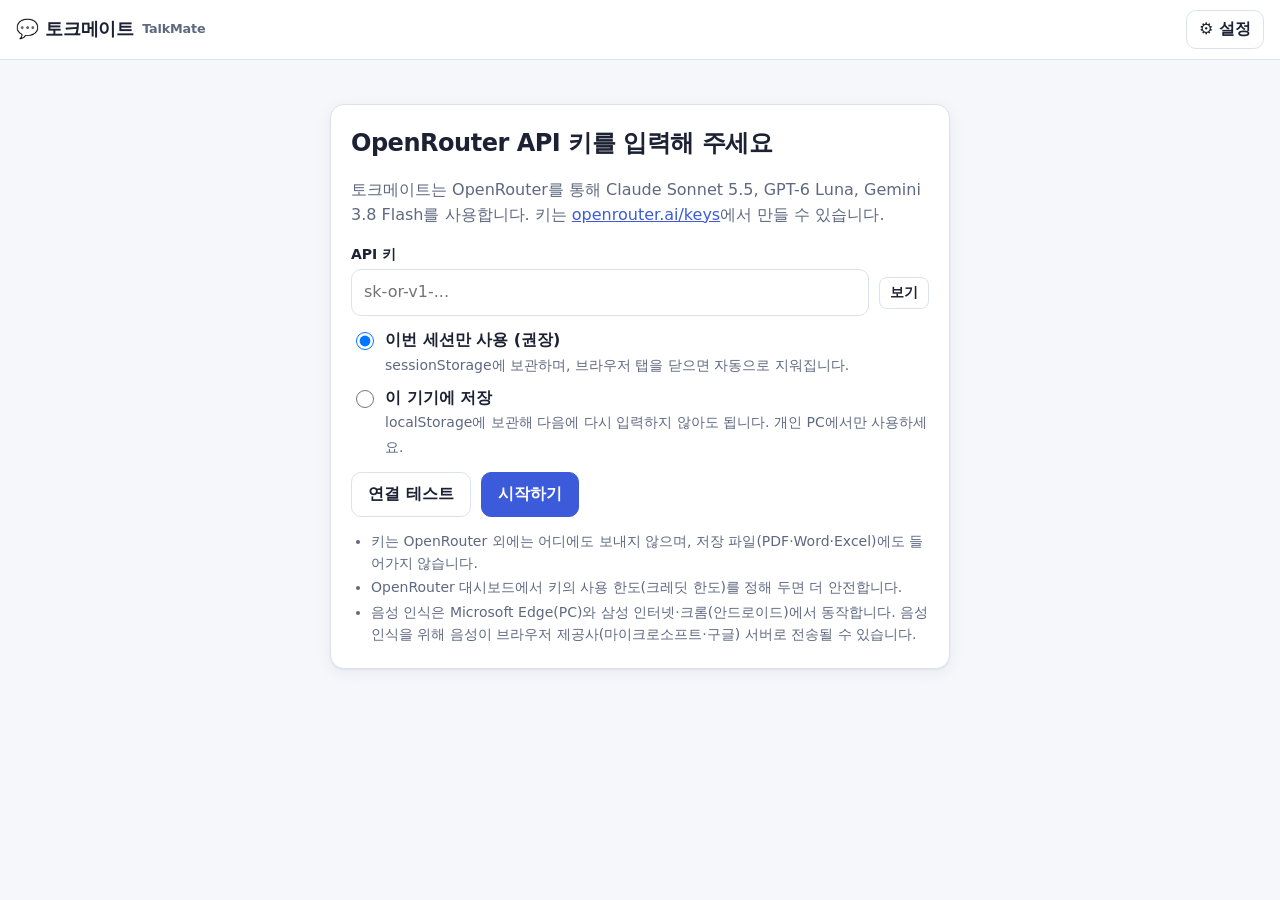
==== index.html @ b9b2ce30 "TalkMate ver.1" ====
<!doctype html>
<html lang="ko">
<head>
  <meta charset="utf-8">
  <meta name="viewport" content="width=device-width, initial-scale=1, viewport-fit=cover">
  <meta name="description" content="토크메이트(TalkMate): OpenRouter AI와 상황극으로 연습하는 외국어 회화 파트너">
  <title>토크메이트 TalkMate</title>
  <link rel="icon" href="data:image/svg+xml,<svg xmlns='http://www.w3.org/2000/svg' viewBox='0 0 100 100'><text y='.9em' font-size='90'>💬</text></svg>">
  <link rel="stylesheet" href="style.css">
</head>
<body>
  <header class="topbar">
    <div class="brand">💬 토크메이트 <small>TalkMate</small></div>
    <div class="top-actions">
      <span id="costBadge" class="badge hidden" title="이번 대화의 누적 AI 비용"></span>
      <button id="btnSettings" class="icon-btn" type="button">⚙️ 설정</button>
    </div>
  </header>

  <main>
    <!-- 0. API 키 입력 -->
    <section id="view-key" class="view hidden">
      <div class="card" style="max-width:620px;margin:24px auto">
        <h1>OpenRouter API 키를 입력해 주세요</h1>
        <p class="muted">토크메이트는 OpenRouter를 통해 Claude Sonnet 5.5, GPT-6 Luna, Gemini 3.8 Flash를 사용합니다.
          키는 <a href="https://openrouter.ai/keys" target="_blank" rel="noopener">openrouter.ai/keys</a>에서 만들 수 있습니다.</p>
        <label class="field">
          <span>API 키</span>
          <div class="row">
            <input id="keyInput" class="grow" type="password" autocomplete="off" spellcheck="false" placeholder="sk-or-v1-...">
            <button id="keyShow" class="btn sm" type="button">보기</button>
          </div>
        </label>
        <div role="radiogroup" aria-label="키 보관 방식">
          <label class="check"><input type="radio" name="keyMode" value="session" checked>
            <span><b>이번 세션만 사용 (권장)</b><br><span class="small muted">sessionStorage에 보관하며, 브라우저 탭을 닫으면 자동으로 지워집니다.</span></span></label>
          <label class="check"><input type="radio" name="keyMode" value="local">
            <span><b>이 기기에 저장</b><br><span class="small muted">localStorage에 보관해 다음에 다시 입력하지 않아도 됩니다. 개인 PC에서만 사용하세요.</span></span></label>
        </div>
        <div class="row" style="margin-top:12px">
          <button id="keyTest" class="btn" type="button">연결 테스트</button>
          <button id="keySave" class="btn primary" type="button">시작하기</button>
        </div>
        <p id="keyResult" class="small" role="status"></p>
        <ul class="notes">
          <li>키는 OpenRouter 외에는 어디에도 보내지 않으며, 저장 파일(PDF·Word·Excel)에도 들어가지 않습니다.</li>
          <li>OpenRouter 대시보드에서 키의 사용 한도(크레딧 한도)를 정해 두면 더 안전합니다.</li>
          <li>음성 인식은 Microsoft Edge(PC)와 삼성 인터넷·크롬(안드로이드)에서 동작합니다. 음성 인식을 위해 음성이 브라우저 제공사(마이크로소프트·구글) 서버로 전송될 수 있습니다.</li>
        </ul>
      </div>
    </section>

    <!-- 1. 연습 설정 -->
    <section id="view-setup" class="view hidden">
      <div id="resumeBanner" class="banner hidden">
        <span>진행 중이던 대화가 있습니다.</span>
        <div class="row">
          <button id="resumeBtn" class="btn sm primary" type="button">이어서 하기</button>
          <button id="discardBtn" class="btn sm" type="button">버리기</button>
        </div>
      </div>
      <div id="fileNotice" class="banner info hidden">
        <span class="small">파일을 직접 열면(file://) 마이크 권한이 거부될 수 있습니다. GitHub Pages 주소나 로컬 서버(<code>python -m http.server</code>)로 열어 주세요.</span>
      </div>

      <div class="card">
        <h2 class="step-title"><span class="step-num">1</span>언어와 수준</h2>
        <div id="langChoices" class="choices lang"></div>
        <div class="grid-3" style="margin-top:4px">
          <label class="field"><span>수준</span><select id="levelSel"></select></label>
          <label class="field"><span>말투</span><select id="toneSel"></select></label>
          <label class="field"><span>AI 답변 길이</span>
            <select id="lengthSel">
              <option value="short">짧게 (1~2문장)</option>
              <option value="normal">보통 (2~3문장)</option>
              <option value="long">길게 (3~5문장)</option>
            </select></label>
        </div>
      </div>

      <div class="card">
        <h2 class="step-title"><span class="step-num">2</span>상황 고르기</h2>
        <div id="scenChoices"></div>
        <div id="scenExtra"></div>
      </div>

      <div class="card">
        <h2 class="step-title"><span class="step-num">3</span>이번 대화의 미션</h2>
        <ol id="missionPreview" class="mission-preview"></ol>
        <div class="estimate">
          <div>
            <div class="small muted" style="margin-bottom:4px">AI 모델 구성</div>
            <div id="presetSeg" class="seg" role="group" aria-label="모델 구성"></div>
            <div id="presetDesc" class="small muted" style="margin-top:4px"></div>
          </div>
          <div class="cost" id="estimate"></div>
        </div>
        <div class="row" style="margin-top:16px;justify-content:flex-end">
          <button id="startBtn" class="btn primary lg" type="button">대화 시작하기 ▶</button>
        </div>
      </div>
    </section>

    <!-- 2. 회화 -->
    <section id="view-chat" class="view hidden">
      <div class="chat-main">
        <div class="chat-head">
          <div>
            <div class="title" id="chatTitle"></div>
            <div class="sub" id="chatSub"></div>
          </div>
          <div class="row">
            <button id="sideToggle" class="btn sm side-toggle" type="button">미션 보기</button>
            <button id="endBtn" class="btn sm primary" type="button">대화 종료 · 리포트</button>
          </div>
        </div>
        <div id="messages" class="messages" aria-live="polite"></div>
        <div id="turnNotice" class="notice hidden">
          <span>목표한 대화 턴 수에 도달했습니다. 마무리하고 리포트를 받아 볼까요?</span>
          <div class="row"><button id="turnEnd" class="btn sm primary" type="button">리포트 받기</button>
            <button id="turnMore" class="btn sm" type="button">계속하기</button></div>
        </div>
        <div id="hints" class="hints hidden"></div>
        <div class="composer">
          <textarea id="input" rows="1" placeholder="마이크를 누르고 말하거나, 여기에 입력하세요 (Enter: 보내기, Shift+Enter: 줄바꿈)"></textarea>
          <div class="row">
            <div class="row" style="gap:8px">
              <button id="micBtn" class="mic" type="button" aria-label="음성 입력">🎤</button>
              <div>
                <div id="micStatus" class="mic-status">마이크를 눌러 말해 보세요.</div>
                <button id="hintBtn" class="link-btn" type="button">💡 힌트 보기</button>
              </div>
            </div>
            <button id="sendBtn" class="btn primary" type="button">보내기</button>
          </div>
        </div>
      </div>
      <aside class="chat-side" id="chatSide">
        <div class="card collapsible" id="missionCard">
          <h2>🎯 미션</h2>
          <div class="c-body"><ul id="missionList" class="missions"></ul></div>
        </div>
        <div class="card collapsible" id="statCard">
          <h2>📊 오류 유형</h2>
          <div class="c-body"><div id="liveStats" class="bars"></div></div>
        </div>
        <div class="card collapsible" id="costCard">
          <h2>💰 비용</h2>
          <div class="c-body small" id="liveCost"></div>
        </div>
      </aside>
    </section>

    <!-- 3. 리포트 -->
    <section id="view-report" class="view hidden">
      <div class="report-actions">
        <button id="backChat" class="btn sm" type="button">← 대화로 돌아가기</button>
        <div class="row">
          <button id="expPdf" class="btn" type="button">📄 PDF</button>
          <button id="expDocx" class="btn" type="button">📝 Word</button>
          <button id="expXlsx" class="btn" type="button">📊 Excel</button>
          <button id="newBtn" class="btn primary" type="button">새 연습</button>
        </div>
      </div>
      <div class="card report" id="reportBody"></div>
    </section>
  </main>

  <!-- 설정 -->
  <dialog id="settingsDlg" aria-labelledby="setTitle">
    <form method="dialog" id="settingsForm">
      <div class="dlg-head"><h2 id="setTitle" style="margin:0">설정</h2><button class="btn sm ghost" value="cancel" type="submit">닫기 ✕</button></div>
      <div class="dlg-body">
        <fieldset>
          <legend>API 키</legend>
          <p class="small" id="keyStatus"></p>
          <label class="check"><input type="checkbox" id="setKeyPersist"><span>이 기기에 저장(localStorage). 끄면 이번 세션에만 보관합니다.</span></label>
          <div class="row">
            <button id="setKeyChange" class="btn sm" type="button">키 변경</button>
            <button id="setKeyClear" class="btn sm danger" type="button">키 지우기</button>
            <button id="setKeyTest" class="btn sm" type="button">연결 테스트 · 단가 갱신</button>
          </div>
          <p class="small" id="setKeyResult" role="status"></p>
        </fieldset>

        <fieldset>
          <legend>AI 모델 (OpenRouter 모델 ID)</legend>
          <label class="field"><span>대화 상대</span><input type="text" id="setPartner" list="modelList" spellcheck="false"></label>
          <label class="field"><span>문장 교정 · 힌트 · 번역</span><input type="text" id="setCoach" list="modelList" spellcheck="false"></label>
          <label class="field"><span>대화 후 리포트</span><input type="text" id="setReport" list="modelList" spellcheck="false"></label>
          <datalist id="modelList"></datalist>
          <h3>단가 (100만 토큰당 USD)</h3>
          <div class="price-row small muted"><span>모델</span><span>입력</span><span>출력</span></div>
          <div id="priceRows"></div>
          <label class="field"><span>환율 (1달러 = 원)</span><input type="number" id="setFx" min="1" step="1"></label>
        </fieldset>

        <fieldset>
          <legend>음성</legend>
          <label class="check"><input type="checkbox" id="setAutoSpeak"><span>AI가 말할 때 자동으로 읽어 주기</span></label>
          <label class="check"><input type="checkbox" id="setAutoSend"><span>음성 입력이 끝나면 바로 보내기 (끄면 확인·수정 후 보냅니다)</span></label>
          <label class="field"><span>읽기 속도 <b id="rateVal"></b></span><input type="range" id="setRate" min="0.6" max="1.3" step="0.05" style="width:100%"></label>
          <div id="voiceRows"></div>
        </fieldset>

        <fieldset>
          <legend>대화</legend>
          <label class="field"><span>목표 턴 수 (내가 말하는 횟수)</span><input type="number" id="setTurns" min="4" max="40" step="1"></label>
        </fieldset>
      </div>
      <div class="dlg-foot">
        <button id="setReset" class="btn sm danger" type="button">설정 초기화</button>
        <div class="row"><button class="btn" value="cancel" type="submit">취소</button><button id="setSave" class="btn primary" type="button">저장</button></div>
      </div>
    </form>
  </dialog>

  <div id="toast" role="status" aria-live="polite"></div>
  <script src="app.js"></script>
</body>
</html>
---- style.css ----
/* 토크메이트(TalkMate) 스타일 */
:root {
  --bg: #f6f7fb;
  --surface: #ffffff;
  --surface-2: #eef1f7;
  --text: #1c2233;
  --muted: #5e6880;
  --border: #dde2ec;
  --primary: #3b5bdb;
  --primary-ink: #ffffff;
  --primary-soft: #e7ecff;
  --ai-bubble: #ffffff;
  --user-bubble: #3b5bdb;
  --user-ink: #ffffff;
  --ok: #2b8a3e;
  --ok-soft: #e6f6ea;
  --warn: #c76a00;
  --warn-soft: #fff4e2;
  --bad: #c92a2a;
  --bad-soft: #ffe9e9;
  --shadow: 0 1px 2px rgba(20, 30, 60, .06), 0 4px 16px rgba(20, 30, 60, .06);
  --radius: 14px;
  --font: system-ui, -apple-system, "Segoe UI", "Malgun Gothic", "Apple SD Gothic Neo", "Noto Sans KR", "Noto Sans JP", "Yu Gothic", "Meiryo", sans-serif;
  color-scheme: light;
}
@media (prefers-color-scheme: dark) {
  :root {
    --bg: #12151d;
    --surface: #1b1f2a;
    --surface-2: #242a38;
    --text: #e8ebf2;
    --muted: #9aa3b8;
    --border: #2f3646;
    --primary: #7b93ff;
    --primary-ink: #0d1020;
    --primary-soft: #252d4d;
    --ai-bubble: #222837;
    --user-bubble: #4c66e0;
    --user-ink: #ffffff;
    --ok: #69db7c;
    --ok-soft: #1d3324;
    --warn: #ffb44d;
    --warn-soft: #3a2c16;
    --bad: #ff8787;
    --bad-soft: #3b1f22;
    --shadow: 0 1px 2px rgba(0, 0, 0, .3), 0 4px 16px rgba(0, 0, 0, .25);
    color-scheme: dark;
  }
}

* { box-sizing: border-box; }
html, body { margin: 0; }
body {
  background: var(--bg);
  color: var(--text);
  font-family: var(--font);
  font-size: 16px;
  line-height: 1.55;
  -webkit-text-size-adjust: 100%;
}
button, input, select, textarea { font: inherit; color: inherit; }
a { color: var(--primary); }
.hidden { display: none !important; }
.muted { color: var(--muted); }
.small { font-size: .875rem; }

/* 상단 바 */
.topbar {
  position: sticky; top: 0; z-index: 20;
  display: flex; align-items: center; justify-content: space-between; gap: 12px;
  padding: 10px 16px;
  background: var(--surface);
  border-bottom: 1px solid var(--border);
}
.brand { font-weight: 800; font-size: 1.15rem; letter-spacing: -.01em; display: flex; align-items: center; gap: 8px; }
.brand small { font-weight: 600; color: var(--muted); font-size: .8rem; }
.top-actions { display: flex; align-items: center; gap: 8px; }
.badge {
  display: inline-flex; align-items: center; gap: 4px;
  padding: 3px 10px; border-radius: 999px;
  background: var(--surface-2); color: var(--muted); font-size: .8rem; font-weight: 600;
  white-space: nowrap;
}

/* 버튼 */
.btn {
  display: inline-flex; align-items: center; justify-content: center; gap: 6px;
  padding: 9px 16px; min-height: 42px;
  border: 1px solid var(--border); border-radius: 10px;
  background: var(--surface); cursor: pointer; font-weight: 600;
  transition: background .15s, border-color .15s, transform .05s;
}
.btn:hover { background: var(--surface-2); }
.btn:active { transform: translateY(1px); }
.btn:disabled { opacity: .5; cursor: not-allowed; }
.btn.primary { background: var(--primary); border-color: var(--primary); color: var(--primary-ink); }
.btn.primary:hover { filter: brightness(1.07); }
.btn.danger { color: var(--bad); }
.btn.ghost { background: transparent; border-color: transparent; }
.btn.sm { padding: 4px 10px; min-height: 32px; font-size: .85rem; border-radius: 8px; }
.btn.lg { padding: 12px 22px; min-height: 50px; font-size: 1.05rem; }
.icon-btn { background: transparent; border: 1px solid var(--border); border-radius: 10px; padding: 6px 12px; cursor: pointer; font-weight: 600; min-height: 38px; }
.icon-btn:hover { background: var(--surface-2); }
.link-btn { background: none; border: none; color: var(--primary); cursor: pointer; padding: 2px 4px; font-size: .85rem; font-weight: 600; }
.link-btn:hover { text-decoration: underline; }

/* 레이아웃 */
main { max-width: 1120px; margin: 0 auto; padding: 20px 16px 40px; }
.card {
  background: var(--surface); border: 1px solid var(--border); border-radius: var(--radius);
  box-shadow: var(--shadow); padding: 20px;
}
.card + .card { margin-top: 16px; }
h1 { font-size: 1.5rem; margin: 0 0 8px; letter-spacing: -.02em; }
h2 { font-size: 1.15rem; margin: 0 0 12px; }
h3 { font-size: 1rem; margin: 16px 0 8px; }
.step-title { display: flex; align-items: center; gap: 8px; }
.step-num {
  display: inline-grid; place-items: center; width: 26px; height: 26px; border-radius: 50%;
  background: var(--primary-soft); color: var(--primary); font-size: .85rem; font-weight: 800;
}

/* 폼 */
label.field { display: block; margin: 12px 0; }
label.field > span { display: block; font-size: .875rem; font-weight: 600; margin-bottom: 4px; }
input[type=text], input[type=password], input[type=number], select, textarea {
  width: 100%; padding: 10px 12px; border: 1px solid var(--border); border-radius: 10px;
  background: var(--surface); min-height: 42px;
}
input:focus, select:focus, textarea:focus, .btn:focus-visible, .choice:focus-visible {
  outline: 2px solid var(--primary); outline-offset: 1px;
}
.row { display: flex; gap: 10px; flex-wrap: wrap; align-items: center; }
.row > .grow { flex: 1 1 200px; }
.grid-2 { display: grid; grid-template-columns: repeat(2, minmax(0, 1fr)); gap: 12px; }
.grid-3 { display: grid; grid-template-columns: repeat(3, minmax(0, 1fr)); gap: 12px; }
.check { display: flex; align-items: flex-start; gap: 8px; margin: 8px 0; cursor: pointer; }
.check input { margin-top: 4px; width: 18px; height: 18px; flex: none; }
.notes { margin: 12px 0 0; padding-left: 20px; color: var(--muted); font-size: .875rem; }
.notes li { margin: 3px 0; }

/* 선택 카드 */
.choices { display: grid; gap: 10px; }
.choices.lang { grid-template-columns: repeat(3, minmax(0, 1fr)); }
.choices.scen { grid-template-columns: repeat(auto-fill, minmax(170px, 1fr)); }
.choice {
  text-align: left; padding: 12px 14px; border: 1.5px solid var(--border); border-radius: 12px;
  background: var(--surface); cursor: pointer; display: flex; flex-direction: column; gap: 2px;
}
.choice:hover { border-color: var(--primary); }
.choice.selected { border-color: var(--primary); background: var(--primary-soft); }
.choice .t { font-weight: 700; }
.choice .d { font-size: .8rem; color: var(--muted); }
.choice .ic { font-size: 1.4rem; line-height: 1.2; }
.cat-label { font-size: .8rem; font-weight: 700; color: var(--muted); margin: 14px 0 6px; }

.mission-preview { margin: 0; padding-left: 20px; }
.estimate { display: flex; flex-wrap: wrap; align-items: center; justify-content: space-between; gap: 12px; margin-top: 16px; }
.estimate .cost { font-size: .9rem; color: var(--muted); }
.estimate .cost b { color: var(--text); }
.seg { display: inline-flex; border: 1px solid var(--border); border-radius: 10px; overflow: hidden; }
.seg button { border: none; background: var(--surface); padding: 8px 14px; cursor: pointer; font-weight: 600; min-height: 40px; }
.seg button + button { border-left: 1px solid var(--border); }
.seg button.on { background: var(--primary); color: var(--primary-ink); }

.banner {
  display: flex; align-items: center; justify-content: space-between; gap: 12px; flex-wrap: wrap;
  padding: 12px 16px; border-radius: 12px; background: var(--warn-soft); border: 1px solid var(--border); margin-bottom: 16px;
}
.banner.info { background: var(--primary-soft); }

/* 회화 화면 */
#view-chat { display: grid; grid-template-columns: minmax(0, 1fr) 300px; gap: 16px; }
.chat-main {
  display: flex; flex-direction: column; min-height: calc(100vh - 120px); min-height: calc(100dvh - 120px);
  background: var(--surface); border: 1px solid var(--border); border-radius: var(--radius); box-shadow: var(--shadow);
}
.chat-head {
  display: flex; align-items: center; justify-content: space-between; gap: 8px; flex-wrap: wrap;
  padding: 12px 16px; border-bottom: 1px solid var(--border);
}
.chat-head .title { font-weight: 700; }
.chat-head .sub { font-size: .8rem; color: var(--muted); }
.messages { flex: 1; overflow-y: auto; padding: 16px; display: flex; flex-direction: column; gap: 14px; }
.msg { display: flex; flex-direction: column; max-width: 88%; }
.msg.ai { align-self: flex-start; }
.msg.user { align-self: flex-end; align-items: flex-end; }
.bubble {
  padding: 10px 14px; border-radius: 16px; white-space: pre-wrap; word-break: break-word;
  font-size: 1.05rem;
}
.msg.ai .bubble { background: var(--ai-bubble); border: 1px solid var(--border); border-top-left-radius: 4px; }
.msg.user .bubble { background: var(--user-bubble); color: var(--user-ink); border-top-right-radius: 4px; }
.msg .tools { display: flex; gap: 2px; margin-top: 2px; flex-wrap: wrap; }
.translation { margin-top: 6px; padding: 8px 12px; border-radius: 10px; background: var(--surface-2); font-size: .9rem; color: var(--muted); white-space: pre-wrap; }
.typing::after { content: "▍"; animation: blink 1s steps(2) infinite; }
@keyframes blink { 50% { opacity: 0; } }

.corr {
  margin-top: 6px; padding: 10px 12px; border-radius: 12px; font-size: .92rem; text-align: left;
  border: 1px solid var(--border); background: var(--surface); width: 100%; max-width: 560px;
}
.corr.ok { background: var(--ok-soft); border-color: transparent; }
.corr.fix { background: var(--warn-soft); border-color: transparent; }
.corr.loading { color: var(--muted); }
.corr .head { font-weight: 700; margin-bottom: 4px; }
.corr .orig { margin: 2px 0; }
.corr mark.wrong { background: var(--bad-soft); color: var(--bad); text-decoration: line-through; border-radius: 3px; padding: 0 2px; }
.corr .fixed { font-weight: 700; color: var(--ok); }
.corr ul { margin: 6px 0 0; padding-left: 18px; }
.corr li { margin: 3px 0; }
.chip { display: inline-block; padding: 0 8px; border-radius: 999px; background: var(--surface-2); font-size: .75rem; font-weight: 700; margin-right: 4px; color: var(--muted); }
.corr .sec { margin-top: 8px; font-weight: 700; font-size: .85rem; }
.say { display: inline-flex; align-items: center; gap: 4px; }
.listen { background: none; border: none; cursor: pointer; padding: 0 4px; font-size: .95rem; }

.notice { margin: 0 16px 10px; padding: 10px 14px; border-radius: 10px; background: var(--primary-soft); font-size: .9rem; display: flex; gap: 8px; align-items: center; justify-content: space-between; flex-wrap: wrap; }

.hints { margin: 0 16px 10px; padding: 12px; border: 1px dashed var(--primary); border-radius: 12px; background: var(--surface); }
.hints .h-head { display: flex; justify-content: space-between; align-items: center; font-weight: 700; margin-bottom: 6px; }
.hint-item { padding: 8px 0; border-top: 1px solid var(--border); }
.hint-item:first-of-type { border-top: none; }
.hint-item .ht { font-weight: 600; }
.hint-item .hr { font-size: .85rem; color: var(--muted); }

.composer { border-top: 1px solid var(--border); padding: 12px 16px; display: flex; flex-direction: column; gap: 8px; }
.composer textarea { resize: none; min-height: 48px; max-height: 160px; font-size: 1.05rem; }
.composer .row { justify-content: space-between; }
.mic {
  width: 56px; height: 56px; border-radius: 50%; border: none; cursor: pointer; font-size: 1.5rem;
  background: var(--primary); color: var(--primary-ink); box-shadow: var(--shadow); flex: none;
}
.mic.on { background: var(--bad); animation: pulse 1.2s infinite; }
.mic:disabled { opacity: .4; cursor: not-allowed; }
@keyframes pulse { 0% { box-shadow: 0 0 0 0 rgba(201, 42, 42, .5); } 70% { box-shadow: 0 0 0 14px rgba(201, 42, 42, 0); } 100% { box-shadow: 0 0 0 0 rgba(201, 42, 42, 0); } }
.mic-status { font-size: .85rem; color: var(--muted); min-height: 1.2em; }

.chat-side { display: flex; flex-direction: column; gap: 12px; }
.chat-side .card { padding: 14px 16px; }
.chat-side h2 { font-size: 1rem; margin-bottom: 8px; }
.missions { list-style: none; margin: 0; padding: 0; }
.missions li { display: flex; gap: 8px; align-items: flex-start; padding: 4px 0; font-size: .92rem; }
.missions li.done span { text-decoration: line-through; color: var(--muted); }
.missions input { margin-top: 5px; width: 16px; height: 16px; flex: none; }

/* 막대 그래프 */
.bars { display: flex; flex-direction: column; gap: 6px; }
.bar-row { display: grid; grid-template-columns: 96px 1fr 28px; align-items: center; gap: 8px; font-size: .85rem; }
.bar-track { height: 10px; background: var(--surface-2); border-radius: 999px; overflow: hidden; }
.bar-fill { height: 100%; background: var(--warn); border-radius: 999px; print-color-adjust: exact; -webkit-print-color-adjust: exact; }
.bar-row .n { text-align: right; font-weight: 700; }

/* 리포트 */
.report-actions { display: flex; flex-wrap: wrap; gap: 8px; align-items: center; justify-content: space-between; margin-bottom: 16px; }
.report-actions .row { gap: 8px; }
.report h1 { font-size: 1.6rem; }
.report .meta { color: var(--muted); font-size: .9rem; margin-bottom: 8px; }
.report section { margin-top: 22px; break-inside: avoid-page; }
.report section.flow { break-inside: auto; }
.report h2 { border-bottom: 2px solid var(--primary-soft); padding-bottom: 4px; }
.stats { display: grid; grid-template-columns: repeat(4, minmax(0, 1fr)); gap: 10px; }
.stat { background: var(--surface-2); border-radius: 12px; padding: 10px 12px; }
.stat .v { font-size: 1.35rem; font-weight: 800; }
.stat .l { font-size: .8rem; color: var(--muted); }
table.tbl { width: 100%; border-collapse: collapse; font-size: .9rem; }
.tbl th, .tbl td { border: 1px solid var(--border); padding: 6px 8px; text-align: left; vertical-align: top; }
.tbl th { background: var(--surface-2); font-weight: 700; }
.tbl-wrap { overflow-x: auto; }
.two-col { display: grid; grid-template-columns: repeat(2, minmax(0, 1fr)); gap: 16px; }
.transcript .line { padding: 6px 0; border-bottom: 1px dashed var(--border); }
.transcript .who { font-weight: 700; margin-right: 6px; }
.transcript .fixline { font-size: .88rem; color: var(--ok); margin-left: 12px; }
.spinner { display: inline-block; width: 16px; height: 16px; border: 2px solid var(--border); border-top-color: var(--primary); border-radius: 50%; animation: spin .8s linear infinite; vertical-align: -3px; }
@keyframes spin { to { transform: rotate(360deg); } }

/* 대화 상자 */
dialog {
  width: min(680px, calc(100vw - 24px)); max-height: calc(100vh - 32px); max-height: calc(100dvh - 32px);
  border: 1px solid var(--border); border-radius: var(--radius); padding: 0;
  background: var(--surface); color: var(--text); box-shadow: var(--shadow);
}
dialog::backdrop { background: rgba(10, 14, 25, .45); }
.dlg-head { display: flex; justify-content: space-between; align-items: center; padding: 14px 20px; border-bottom: 1px solid var(--border); position: sticky; top: 0; background: var(--surface); z-index: 1; }
.dlg-body { padding: 4px 20px 16px; }
.dlg-foot { display: flex; justify-content: space-between; gap: 8px; padding: 12px 20px; border-top: 1px solid var(--border); position: sticky; bottom: 0; background: var(--surface); }
fieldset { border: 1px solid var(--border); border-radius: 12px; padding: 4px 14px 12px; margin: 14px 0; }
legend { font-weight: 700; padding: 0 6px; }
.price-row { display: grid; grid-template-columns: minmax(0, 1fr) 90px 90px; gap: 8px; align-items: center; font-size: .85rem; margin: 6px 0; }
.price-row code { word-break: break-all; }

/* 알림 */
#toast {
  position: fixed; left: 50%; bottom: 24px; transform: translateX(-50%); z-index: 100;
  max-width: calc(100vw - 32px); padding: 12px 18px; border-radius: 12px;
  background: #1c2233; color: #fff; box-shadow: var(--shadow); font-size: .92rem;
  opacity: 0; pointer-events: none; transition: opacity .2s;
}
#toast.show { opacity: 1; }
#toast.error { background: #a61e1e; }

/* 반응형 */
@media (max-width: 860px) {
  #view-chat { grid-template-columns: 1fr; }
  .chat-side { order: -1; }
  .chat-side:not(.open) { display: none; }
  .chat-main { min-height: calc(100dvh - 190px); }
  .stats { grid-template-columns: repeat(2, minmax(0, 1fr)); }
}
@media (max-width: 600px) {
  main { padding: 12px 10px 32px; }
  .card { padding: 16px; }
  .choices.lang { grid-template-columns: 1fr; }
  .choices.scen { grid-template-columns: repeat(2, minmax(0, 1fr)); }
  .grid-2, .grid-3, .two-col { grid-template-columns: 1fr; }
  .msg { max-width: 96%; }
  .messages { padding: 12px 10px; }
  .composer { padding: 10px; }
  .brand small { display: none; }
  .price-row { grid-template-columns: 1fr 1fr; }
  .price-row code { grid-column: 1 / -1; }
}
.side-toggle { display: none; }
@media (max-width: 860px) { .side-toggle { display: inline-flex; } }

/* 인쇄(PDF 저장) */
@media print {
  :root { --bg: #fff; --surface: #fff; --surface-2: #f1f3f8; --text: #000; --muted: #444; --border: #bbb; --primary-soft: #dfe5ff; --ok: #1d6b2c; color-scheme: light; }
  body { background: #fff; font-size: 11pt; }
  .topbar, .report-actions, #view-key, #view-setup, #view-chat, dialog, #toast, .no-print { display: none !important; }
  main { max-width: none; padding: 0; }
  .card { box-shadow: none; border: none; padding: 0; }
  .tbl-wrap { overflow: visible; }
  a { color: #000; }
}
@page { margin: 14mm; }
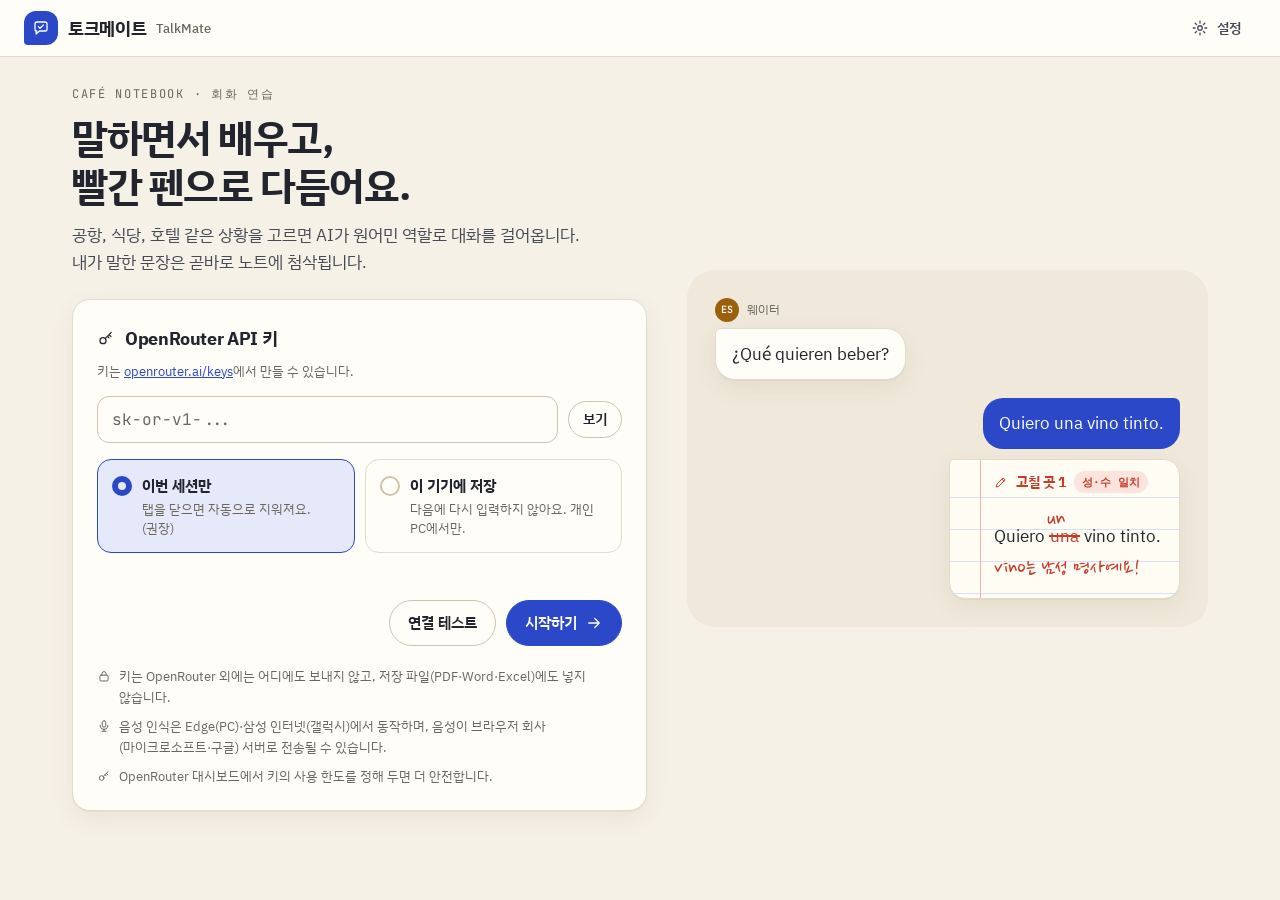
==== commit 96cfe4a2: "새로운 디자인 적용" ====
--- a/index.html
+++ b/index.html
@@ -3,57 +3,112 @@
 <head>
   <meta charset="utf-8">
   <meta name="viewport" content="width=device-width, initial-scale=1, viewport-fit=cover">
-  <meta name="description" content="토크메이트(TalkMate): OpenRouter AI와 상황극으로 연습하는 외국어 회화 파트너">
+  <meta name="description" content="토크메이트(TalkMate): 상황극으로 연습하고 빨간 펜으로 첨삭받는 AI 외국어 회화 파트너">
+  <meta name="theme-color" content="#F6F1E7" media="(prefers-color-scheme: light)">
+  <meta name="theme-color" content="#14120E" media="(prefers-color-scheme: dark)">
   <title>토크메이트 TalkMate</title>
-  <link rel="icon" href="data:image/svg+xml,<svg xmlns='http://www.w3.org/2000/svg' viewBox='0 0 100 100'><text y='.9em' font-size='90'>💬</text></svg>">
+  <link rel="icon" href="data:image/svg+xml,<svg xmlns='http://www.w3.org/2000/svg' viewBox='0 0 24 24'><rect width='24' height='24' rx='6' fill='%232B48C8'/><path d='M6 7.5A1.5 1.5 0 0 1 7.5 6h9A1.5 1.5 0 0 1 18 7.5v6a1.5 1.5 0 0 1-1.5 1.5H11l-3.5 3v-3h0A1.5 1.5 0 0 1 6 13.5z' fill='none' stroke='white' stroke-width='1.6' stroke-linejoin='round'/></svg>">
+  <link rel="preconnect" href="https://fonts.googleapis.com">
+  <link rel="preconnect" href="https://fonts.gstatic.com" crossorigin>
+  <link rel="stylesheet" href="https://fonts.googleapis.com/css2?family=IBM+Plex+Sans+KR:wght@400;500;600;700&family=Nanum+Pen+Script&family=JetBrains+Mono:wght@400;600&family=Noto+Sans+JP:wght@400;700&display=swap">
   <link rel="stylesheet" href="style.css">
 </head>
 <body>
+<!-- 아이콘 (선 1.7px, round) — DESIGN.md 8장 -->
+<svg width="0" height="0" style="position:absolute" aria-hidden="true">
+  <symbol id="i-logo" viewBox="0 0 24 24"><path d="M4 6.5A2.5 2.5 0 0 1 6.5 4h11A2.5 2.5 0 0 1 20 6.5v7a2.5 2.5 0 0 1-2.5 2.5H10l-4.5 4v-4H6.5A2.5 2.5 0 0 1 4 13.5z"/><path d="M8.5 10.2l2.2 2.2 4.6-4.6"/></symbol>
+  <symbol id="i-mic" viewBox="0 0 24 24"><rect x="9" y="3" width="6" height="11" rx="3"/><path d="M5.5 11a6.5 6.5 0 0 0 13 0M12 17.5V21M8.5 21h7"/></symbol>
+  <symbol id="i-stop" viewBox="0 0 24 24"><rect x="7" y="7" width="10" height="10" rx="2.5"/></symbol>
+  <symbol id="i-send" viewBox="0 0 24 24"><path d="M5 12h13M13 6l6 6-6 6"/></symbol>
+  <symbol id="i-speaker" viewBox="0 0 24 24"><path d="M4 9.5v5h3.5L12 18V6L7.5 9.5z"/><path d="M15.5 9.2a4 4 0 0 1 0 5.6M18 6.8a7.5 7.5 0 0 1 0 10.4"/></symbol>
+  <symbol id="i-translate" viewBox="0 0 24 24"><path d="M4 6h9M8.5 4v2M6.2 6c.4 3.6 2.6 6.4 5.8 7.6M10.8 6c-.4 3.6-2.6 6.4-5.8 7.6"/><path d="M13 20l3.5-8 3.5 8M14.2 17.3h4.6"/></symbol>
+  <symbol id="i-bulb" viewBox="0 0 24 24"><path d="M9.5 17.5h5M10.5 20.5h3M12 3.5a5.8 5.8 0 0 0-3.7 10.3c.8.7 1.2 1.5 1.2 2.4v.3h5v-.3c0-.9.4-1.7 1.2-2.4A5.8 5.8 0 0 0 12 3.5z"/></symbol>
+  <symbol id="i-gear" viewBox="0 0 24 24"><circle cx="12" cy="12" r="3"/><path d="M12 3v2.5M12 18.5V21M3 12h2.5M18.5 12H21M5.6 5.6l1.8 1.8M16.6 16.6l1.8 1.8M5.6 18.4l1.8-1.8M16.6 7.4l1.8-1.8"/></symbol>
+  <symbol id="i-check" viewBox="0 0 24 24"><path d="M5 12.5l4.5 4.5L19 7.5"/></symbol>
+  <symbol id="i-x" viewBox="0 0 24 24"><path d="M6.5 6.5l11 11M17.5 6.5l-11 11"/></symbol>
+  <symbol id="i-key" viewBox="0 0 24 24"><circle cx="8" cy="15.5" r="4"/><path d="M11 12.5l8-8M16 7.5l2.5 2.5M13.8 9.7l2 2"/></symbol>
+  <symbol id="i-download" viewBox="0 0 24 24"><path d="M12 4v11M7.5 10.5L12 15l4.5-4.5M5 20h14"/></symbol>
+  <symbol id="i-back" viewBox="0 0 24 24"><path d="M19 12H5M11 6l-6 6 6 6"/></symbol>
+  <symbol id="i-play" viewBox="0 0 24 24"><path d="M8 5.5v13l10.5-6.5z"/></symbol>
+  <symbol id="i-lock" viewBox="0 0 24 24"><rect x="5" y="10.5" width="14" height="10" rx="2"/><path d="M8.5 10.5V8a3.5 3.5 0 0 1 7 0v2.5"/></symbol>
+  <symbol id="i-plane" viewBox="0 0 24 24"><path d="M3 13.5l7-1.5 3.5 7.5 2-.5-1-8.5 4.5-1.5c1.2-.4 2-1.6 1.5-2.6-.5-1-1.8-1.2-3-.8l-4.5 1.5L7 2.5 5 3l3 8-4.5 1.5z"/></symbol>
+  <symbol id="i-passport" viewBox="0 0 24 24"><rect x="5" y="3" width="14" height="18" rx="2"/><circle cx="12" cy="10" r="3"/><path d="M9 16h6"/></symbol>
+  <symbol id="i-bed" viewBox="0 0 24 24"><path d="M3 18.5V6.5M3 14h18v4.5M21 14v-1.5a3 3 0 0 0-3-3h-7V14"/><circle cx="7" cy="11" r="1.7"/></symbol>
+  <symbol id="i-dish" viewBox="0 0 24 24"><path d="M5 3v6.5a2 2 0 0 0 4 0V3M7 11.5V21M17 21V3c-2.2 1-3.5 4-3.5 8h3.5"/></symbol>
+  <symbol id="i-sign" viewBox="0 0 24 24"><path d="M12 3v18M6 5.5h10.5l2.5 2.5-2.5 2.5H6zM18 13H7.5L5 15.5 7.5 18H18z"/></symbol>
+  <symbol id="i-bag" viewBox="0 0 24 24"><path d="M5.5 8h13l-1 12.5h-11zM9 8V6.5a3 3 0 0 1 6 0V8"/></symbol>
+  <symbol id="i-pill" viewBox="0 0 24 24"><path d="M10.5 20.5a4.6 4.6 0 0 1-6.5-6.5l9.5-9.5a4.6 4.6 0 0 1 6.5 6.5z"/><path d="M8.5 8.5l7 7"/></symbol>
+  <symbol id="i-hand" viewBox="0 0 24 24"><path d="M8 12V6.5a1.5 1.5 0 0 1 3 0V11M11 10.5V5a1.5 1.5 0 0 1 3 0v5.5M14 10.5V6.5a1.5 1.5 0 0 1 3 0V13M17 11a1.5 1.5 0 0 1 3 0v3a7 7 0 0 1-7 7h-.7a6 6 0 0 1-5.1-2.9L4.5 13.5a1.5 1.5 0 0 1 2.6-1.5L8 13.5"/></symbol>
+  <symbol id="i-camera" viewBox="0 0 24 24"><path d="M4 8h3l2-3h6l2 3h3v11H4z"/><circle cx="12" cy="13" r="3.5"/></symbol>
+  <symbol id="i-phone" viewBox="0 0 24 24"><path d="M5 4h3.5l2 5-2.5 1.5a11 11 0 0 0 5.5 5.5L15 13.5l5 2V19a1 1 0 0 1-1 1A15 15 0 0 1 4 5a1 1 0 0 1 1-1z"/></symbol>
+  <symbol id="i-chat" viewBox="0 0 24 24"><path d="M4 5h16v11H9.5L5 20v-4H4z"/></symbol>
+  <symbol id="i-scale" viewBox="0 0 24 24"><path d="M12 4v16M8 20h8M5 7h14M5 7l-3 6a3 3 0 0 0 6 0zM19 7l-3 6a3 3 0 0 0 6 0z"/></symbol>
+  <symbol id="i-pencil" viewBox="0 0 24 24"><path d="M4 20l1-4.5L15.5 5l3.5 3.5L8.5 19zM13.5 7l3.5 3.5"/></symbol>
+  <symbol id="i-chev" viewBox="0 0 24 24"><path d="M9 6l6 6-6 6"/></symbol>
+</svg>
+
   <header class="topbar">
-    <div class="brand">💬 토크메이트 <small>TalkMate</small></div>
+    <div class="logo"><span class="logo-mark"><svg class="i" aria-hidden="true"><use href="#i-logo"/></svg></span>토크메이트 <small>TalkMate</small></div>
     <div class="top-actions">
-      <span id="costBadge" class="badge hidden" title="이번 대화의 누적 AI 비용"></span>
-      <button id="btnSettings" class="icon-btn" type="button">⚙️ 설정</button>
+      <span id="costBadge" class="cost-chip hidden" title="이번 대화의 누적 AI 비용"></span>
+      <button id="btnSettings" class="btn sm quiet" type="button"><svg class="i" aria-hidden="true"><use href="#i-gear"/></svg><span class="lbl">설정</span></button>
     </div>
   </header>
 
-  <main>
-    <!-- 0. API 키 입력 -->
+  <main class="wrap">
+    <!-- 0. 시작: API 키 입력 -->
     <section id="view-key" class="view hidden">
-      <div class="card" style="max-width:620px;margin:24px auto">
-        <h1>OpenRouter API 키를 입력해 주세요</h1>
-        <p class="muted">토크메이트는 OpenRouter를 통해 Claude Sonnet 5.5, GPT-6 Luna, Gemini 3.8 Flash를 사용합니다.
-          키는 <a href="https://openrouter.ai/keys" target="_blank" rel="noopener">openrouter.ai/keys</a>에서 만들 수 있습니다.</p>
-        <label class="field">
-          <span>API 키</span>
-          <div class="row">
-            <input id="keyInput" class="grow" type="password" autocomplete="off" spellcheck="false" placeholder="sk-or-v1-...">
-            <button id="keyShow" class="btn sm" type="button">보기</button>
-          </div>
-        </label>
-        <div role="radiogroup" aria-label="키 보관 방식">
-          <label class="check"><input type="radio" name="keyMode" value="session" checked>
-            <span><b>이번 세션만 사용 (권장)</b><br><span class="small muted">sessionStorage에 보관하며, 브라우저 탭을 닫으면 자동으로 지워집니다.</span></span></label>
-          <label class="check"><input type="radio" name="keyMode" value="local">
-            <span><b>이 기기에 저장</b><br><span class="small muted">localStorage에 보관해 다음에 다시 입력하지 않아도 됩니다. 개인 PC에서만 사용하세요.</span></span></label>
-        </div>
-        <div class="row" style="margin-top:12px">
-          <button id="keyTest" class="btn" type="button">연결 테스트</button>
-          <button id="keySave" class="btn primary" type="button">시작하기</button>
-        </div>
-        <p id="keyResult" class="small" role="status"></p>
-        <ul class="notes">
-          <li>키는 OpenRouter 외에는 어디에도 보내지 않으며, 저장 파일(PDF·Word·Excel)에도 들어가지 않습니다.</li>
-          <li>OpenRouter 대시보드에서 키의 사용 한도(크레딧 한도)를 정해 두면 더 안전합니다.</li>
-          <li>음성 인식은 Microsoft Edge(PC)와 삼성 인터넷·크롬(안드로이드)에서 동작합니다. 음성 인식을 위해 음성이 브라우저 제공사(마이크로소프트·구글) 서버로 전송될 수 있습니다.</li>
-        </ul>
+      <div class="hero">
+        <div>
+          <div class="eyebrow">Café Notebook · 회화 연습</div>
+          <h1 class="h-display">말하면서 배우고,<br>빨간 펜으로 다듬어요.</h1>
+          <p class="lead">공항, 식당, 호텔 같은 상황을 고르면 AI가 원어민 역할로 대화를 걸어옵니다. 내가 말한 문장은 곧바로 노트에 첨삭됩니다.</p>
+          <div class="card">
+            <h2 class="h-sec"><svg class="i" aria-hidden="true"><use href="#i-key"/></svg>OpenRouter API 키</h2>
+            <p class="help" style="margin-top:-8px">키는 <a href="https://openrouter.ai/keys" target="_blank" rel="noopener">openrouter.ai/keys</a>에서 만들 수 있습니다.</p>
+            <label class="field"><span class="vh">API 키</span>
+              <div class="row nowrap">
+                <input id="keyInput" class="input mono" type="password" autocomplete="off" spellcheck="false" placeholder="sk-or-v1-...">
+                <button id="keyShow" class="btn sm" type="button">보기</button>
+              </div>
+            </label>
+            <div class="radio-row" role="radiogroup" aria-label="키 보관 방식">
+              <label class="radio-card"><input type="radio" name="keyMode" value="session" checked><span class="radio-dot" aria-hidden="true"></span>
+                <span><b>이번 세션만</b><span>탭을 닫으면 자동으로 지워져요. (권장)</span></span></label>
+              <label class="radio-card"><input type="radio" name="keyMode" value="local"><span class="radio-dot" aria-hidden="true"></span>
+                <span><b>이 기기에 저장</b><span>다음에 다시 입력하지 않아요. 개인 PC에서만.</span></span></label>
+            </div>
+            <p id="keyResult" class="key-result" role="status"></p>
+            <div class="row end">
+              <button id="keyTest" class="btn" type="button">연결 테스트</button>
+              <button id="keySave" class="btn primary" type="button">시작하기<svg class="i" aria-hidden="true"><use href="#i-send"/></svg></button>
+            </div>
+            <ul class="trust">
+              <li><svg class="i sm" aria-hidden="true"><use href="#i-lock"/></svg>키는 OpenRouter 외에는 어디에도 보내지 않고, 저장 파일(PDF·Word·Excel)에도 넣지 않습니다.</li>
+              <li><svg class="i sm" aria-hidden="true"><use href="#i-mic"/></svg>음성 인식은 Edge(PC)·삼성 인터넷(갤럭시)에서 동작하며, 음성이 브라우저 회사(마이크로소프트·구글) 서버로 전송될 수 있습니다.</li>
+              <li><svg class="i sm" aria-hidden="true"><use href="#i-key"/></svg>OpenRouter 대시보드에서 키의 사용 한도를 정해 두면 더 안전합니다.</li>
+            </ul>
+          </div>
+        </div>
+        <div class="preview" aria-hidden="true">
+          <div class="thread">
+            <div class="msg ai"><div class="who"><span class="lang sm es">ES</span>웨이터</div><div class="bubble" lang="es">¿Qué quieren beber?</div></div>
+            <div class="msg me"><div class="bubble" lang="es">Quiero una vino tinto.</div>
+              <div class="note fix">
+                <div class="head"><svg class="i sm"><use href="#i-pencil"/></svg>고칠 곳 1 <span class="badge">성·수 일치</span></div>
+                <div class="orig" lang="es">Quiero <span class="mark"><s>una</s><span class="pen">un</span></span> vino tinto.</div>
+                <div class="pen-comment">vino는 남성 명사예요!</div>
+              </div>
+            </div>
+          </div>
+        </div>
       </div>
     </section>
 
     <!-- 1. 연습 설정 -->
     <section id="view-setup" class="view hidden">
       <div id="resumeBanner" class="banner hidden">
-        <span>진행 중이던 대화가 있습니다.</span>
+        <span></span>
         <div class="row">
           <button id="resumeBtn" class="btn sm primary" type="button">이어서 하기</button>
           <button id="discardBtn" class="btn sm" type="button">버리기</button>
@@ -62,156 +117,155 @@
       <div id="fileNotice" class="banner info hidden">
         <span class="small">파일을 직접 열면(file://) 마이크 권한이 거부될 수 있습니다. GitHub Pages 주소나 로컬 서버(<code>python -m http.server</code>)로 열어 주세요.</span>
       </div>
-
-      <div class="card">
-        <h2 class="step-title"><span class="step-num">1</span>언어와 수준</h2>
-        <div id="langChoices" class="choices lang"></div>
-        <div class="grid-3" style="margin-top:4px">
-          <label class="field"><span>수준</span><select id="levelSel"></select></label>
-          <label class="field"><span>말투</span><select id="toneSel"></select></label>
-          <label class="field"><span>AI 답변 길이</span>
-            <select id="lengthSel">
-              <option value="short">짧게 (1~2문장)</option>
-              <option value="normal">보통 (2~3문장)</option>
-              <option value="long">길게 (3~5문장)</option>
-            </select></label>
-        </div>
-      </div>
-
-      <div class="card">
-        <h2 class="step-title"><span class="step-num">2</span>상황 고르기</h2>
-        <div id="scenChoices"></div>
-        <div id="scenExtra"></div>
-      </div>
-
-      <div class="card">
-        <h2 class="step-title"><span class="step-num">3</span>이번 대화의 미션</h2>
-        <ol id="missionPreview" class="mission-preview"></ol>
-        <div class="estimate">
-          <div>
-            <div class="small muted" style="margin-bottom:4px">AI 모델 구성</div>
-            <div id="presetSeg" class="seg" role="group" aria-label="모델 구성"></div>
-            <div id="presetDesc" class="small muted" style="margin-top:4px"></div>
-          </div>
-          <div class="cost" id="estimate"></div>
-        </div>
-        <div class="row" style="margin-top:16px;justify-content:flex-end">
-          <button id="startBtn" class="btn primary lg" type="button">대화 시작하기 ▶</button>
-        </div>
+      <div class="setup">
+        <div>
+          <div class="card">
+            <h2 class="h-sec"><span class="step">1</span>언어와 수준</h2>
+            <div id="langChoices" class="grid-lang"></div>
+            <div class="opt-grid">
+              <span>수준</span><div><div id="levelSeg"></div><div id="levelHint" class="help"></div></div>
+              <span>말투</span><div id="toneSeg"></div>
+              <span>AI 답변</span><div id="lengthSeg"></div>
+            </div>
+          </div>
+          <div class="card">
+            <h2 class="h-sec"><span class="step">2</span>상황 고르기</h2>
+            <div id="scenChoices"></div>
+            <div id="scenExtra"></div>
+          </div>
+        </div>
+        <aside class="ticket" aria-label="오늘의 주문서">
+          <h3>TODAY'S ORDER</h3>
+          <p class="big" id="ticketTitle"></p>
+          <dl id="ticketDl"></dl>
+          <div class="eyebrow" id="missionCount" style="margin-bottom:6px"></div>
+          <ol id="missionPreview"></ol>
+          <div id="presetSeg"></div>
+          <div id="presetDesc" class="help"></div>
+          <div class="est" id="estimate"></div>
+          <button id="startBtn" class="btn primary lg block" type="button"><svg class="i" aria-hidden="true"><use href="#i-mic"/></svg><span>대화 시작하기</span></button>
+        </aside>
       </div>
     </section>
 
     <!-- 2. 회화 -->
     <section id="view-chat" class="view hidden">
-      <div class="chat-main">
-        <div class="chat-head">
-          <div>
-            <div class="title" id="chatTitle"></div>
-            <div class="sub" id="chatSub"></div>
-          </div>
-          <div class="row">
-            <button id="sideToggle" class="btn sm side-toggle" type="button">미션 보기</button>
-            <button id="endBtn" class="btn sm primary" type="button">대화 종료 · 리포트</button>
-          </div>
-        </div>
-        <div id="messages" class="messages" aria-live="polite"></div>
-        <div id="turnNotice" class="notice hidden">
-          <span>목표한 대화 턴 수에 도달했습니다. 마무리하고 리포트를 받아 볼까요?</span>
-          <div class="row"><button id="turnEnd" class="btn sm primary" type="button">리포트 받기</button>
-            <button id="turnMore" class="btn sm" type="button">계속하기</button></div>
-        </div>
-        <div id="hints" class="hints hidden"></div>
-        <div class="composer">
-          <textarea id="input" rows="1" placeholder="마이크를 누르고 말하거나, 여기에 입력하세요 (Enter: 보내기, Shift+Enter: 줄바꿈)"></textarea>
-          <div class="row">
-            <div class="row" style="gap:8px">
-              <button id="micBtn" class="mic" type="button" aria-label="음성 입력">🎤</button>
-              <div>
-                <div id="micStatus" class="mic-status">마이크를 눌러 말해 보세요.</div>
-                <button id="hintBtn" class="link-btn" type="button">💡 힌트 보기</button>
-              </div>
-            </div>
-            <button id="sendBtn" class="btn primary" type="button">보내기</button>
-          </div>
-        </div>
-      </div>
-      <aside class="chat-side" id="chatSide">
-        <div class="card collapsible" id="missionCard">
-          <h2>🎯 미션</h2>
-          <div class="c-body"><ul id="missionList" class="missions"></ul></div>
-        </div>
-        <div class="card collapsible" id="statCard">
-          <h2>📊 오류 유형</h2>
-          <div class="c-body"><div id="liveStats" class="bars"></div></div>
-        </div>
-        <div class="card collapsible" id="costCard">
-          <h2>💰 비용</h2>
-          <div class="c-body small" id="liveCost"></div>
-        </div>
-      </aside>
+      <div class="chat">
+        <div class="chat-panel">
+          <div class="chat-head">
+            <div class="chat-title"><span class="tile" id="chatIcon"></span><div><b id="chatTitle"></b><small id="chatSub"></small></div></div>
+            <button id="endBtn" class="btn sm primary" type="button"><span class="hide-sm">대화 종료 · </span>리포트</button>
+          </div>
+          <div class="progress" aria-hidden="true"><i id="turnProgress"></i></div>
+          <button id="missionStrip" class="mstrip" type="button" aria-controls="chatSide" aria-expanded="false"></button>
+          <div id="messages" class="chat-body thread" aria-live="polite"></div>
+          <div id="turnNotice" class="notice hidden">
+            <span>목표한 턴 수에 도달했어요. 마무리하고 리포트를 받아 볼까요?</span>
+            <div class="row"><button id="turnEnd" class="btn sm primary" type="button">리포트 받기</button>
+              <button id="turnMore" class="btn sm" type="button">계속하기</button></div>
+          </div>
+          <div id="hints" class="hints hidden" role="dialog" aria-label="힌트"></div>
+          <div class="composer">
+            <button id="hintBtn" class="icon-btn hint-btn" type="button" aria-label="힌트 보기" title="힌트"><svg class="i" aria-hidden="true"><use href="#i-bulb"/></svg></button>
+            <div class="box">
+              <textarea id="input" rows="1" placeholder="말하거나 입력하세요 · Enter 보내기"></textarea>
+              <div class="mic-hint"><span id="micWave" class="wave hidden" aria-hidden="true"><i></i><i></i><i></i><i></i><i></i></span><span id="micStatus">마이크를 눌러 말해 보세요.</span></div>
+            </div>
+            <button id="micBtn" class="mic" type="button" aria-label="음성 입력"><svg class="i xl" aria-hidden="true"><use href="#i-mic"/></svg></button>
+            <button id="sendBtn" class="btn primary send" type="button">보내기</button>
+          </div>
+        </div>
+        <aside class="rail" id="chatSide">
+          <div class="card">
+            <h3>미션 스탬프 <span class="mono muted" id="missionTally"></span></h3>
+            <ul id="missionList" class="stamps"></ul>
+          </div>
+          <div class="card">
+            <h3>빨간 펜 집계</h3>
+            <div id="liveStats" class="bars"></div>
+          </div>
+          <div id="liveCost"></div>
+        </aside>
+      </div>
     </section>
 
     <!-- 3. 리포트 -->
     <section id="view-report" class="view hidden">
-      <div class="report-actions">
-        <button id="backChat" class="btn sm" type="button">← 대화로 돌아가기</button>
-        <div class="row">
-          <button id="expPdf" class="btn" type="button">📄 PDF</button>
-          <button id="expDocx" class="btn" type="button">📝 Word</button>
-          <button id="expXlsx" class="btn" type="button">📊 Excel</button>
-          <button id="newBtn" class="btn primary" type="button">새 연습</button>
-        </div>
-      </div>
-      <div class="card report" id="reportBody"></div>
+      <button id="backChat" class="btn sm quiet no-print" type="button"><svg class="i" aria-hidden="true"><use href="#i-back"/></svg>대화로 돌아가기</button>
+      <div class="report">
+        <div id="reportBody"></div>
+        <aside class="rail no-print">
+          <div class="card">
+            <h3>파일로 저장</h3>
+            <div class="files">
+              <button id="expPdf" class="file" type="button"><span class="ext pdf">PDF</span><span><b>PDF</b><small>리포트 + 대화 전문, 인쇄용</small></span><svg class="i" aria-hidden="true"><use href="#i-download"/></svg></button>
+              <button id="expDocx" class="file" type="button"><span class="ext doc">DOC</span><span><b>Word</b><small>표·첨삭 강조 포함</small></span><svg class="i" aria-hidden="true"><use href="#i-download"/></svg></button>
+              <button id="expXlsx" class="file" type="button"><span class="ext xls">XLS</span><span><b>Excel</b><small>교정 노트·표현 목록 등 7개 시트</small></span><svg class="i" aria-hidden="true"><use href="#i-download"/></svg></button>
+            </div>
+            <p class="help" id="fileNameHint"></p>
+          </div>
+          <div class="card">
+            <h3>다음 연습</h3>
+            <div id="reportNext"></div>
+            <button id="newBtn" class="btn primary block" type="button" style="margin-top:14px">새 연습 시작</button>
+          </div>
+          <div id="reportReceipt"></div>
+        </aside>
+      </div>
     </section>
   </main>
 
   <!-- 설정 -->
   <dialog id="settingsDlg" aria-labelledby="setTitle">
     <form method="dialog" id="settingsForm">
-      <div class="dlg-head"><h2 id="setTitle" style="margin:0">설정</h2><button class="btn sm ghost" value="cancel" type="submit">닫기 ✕</button></div>
+      <header class="dlg-head"><h2 id="setTitle">설정</h2><button class="tool" value="cancel" type="submit" aria-label="닫기"><svg class="i" aria-hidden="true"><use href="#i-x"/></svg></button></header>
       <div class="dlg-body">
-        <fieldset>
-          <legend>API 키</legend>
-          <p class="small" id="keyStatus"></p>
-          <label class="check"><input type="checkbox" id="setKeyPersist"><span>이 기기에 저장(localStorage). 끄면 이번 세션에만 보관합니다.</span></label>
+        <div class="group">
+          <h3><svg class="i" aria-hidden="true"><use href="#i-key"/></svg>API 키</h3>
+          <p class="small mono" id="keyStatus"></p>
+          <label class="toggle-row"><span>이 기기에 저장 (localStorage)<small>끄면 이번 세션에만 보관하고, 탭을 닫으면 지워집니다</small></span><input type="checkbox" class="switch" id="setKeyPersist"></label>
           <div class="row">
             <button id="setKeyChange" class="btn sm" type="button">키 변경</button>
+            <button id="setKeyTest" class="btn sm" type="button">연결 테스트 · 단가 갱신</button>
             <button id="setKeyClear" class="btn sm danger" type="button">키 지우기</button>
-            <button id="setKeyTest" class="btn sm" type="button">연결 테스트 · 단가 갱신</button>
           </div>
           <p class="small" id="setKeyResult" role="status"></p>
-        </fieldset>
-
-        <fieldset>
-          <legend>AI 모델 (OpenRouter 모델 ID)</legend>
-          <label class="field"><span>대화 상대</span><input type="text" id="setPartner" list="modelList" spellcheck="false"></label>
-          <label class="field"><span>문장 교정 · 힌트 · 번역</span><input type="text" id="setCoach" list="modelList" spellcheck="false"></label>
-          <label class="field"><span>대화 후 리포트</span><input type="text" id="setReport" list="modelList" spellcheck="false"></label>
+        </div>
+
+        <div class="group">
+          <h3>AI 모델 <span class="muted small" style="font-weight:400">OpenRouter 모델 ID</span></h3>
+          <label class="model-row"><span class="role">대화 상대</span><input class="input mono" type="text" id="setPartner" list="modelList" spellcheck="false"></label>
+          <label class="model-row"><span class="role">교정·힌트·번역</span><input class="input mono" type="text" id="setCoach" list="modelList" spellcheck="false"></label>
+          <label class="model-row"><span class="role">리포트</span><input class="input mono" type="text" id="setReport" list="modelList" spellcheck="false"></label>
           <datalist id="modelList"></datalist>
-          <h3>단가 (100만 토큰당 USD)</h3>
-          <div class="price-row small muted"><span>모델</span><span>입력</span><span>출력</span></div>
+          <h4 class="sub-h">단가 (100만 토큰당 USD)</h4>
+          <div class="price-row head"><span>모델</span><span>입력</span><span>출력</span></div>
           <div id="priceRows"></div>
-          <label class="field"><span>환율 (1달러 = 원)</span><input type="number" id="setFx" min="1" step="1"></label>
-        </fieldset>
-
-        <fieldset>
-          <legend>음성</legend>
-          <label class="check"><input type="checkbox" id="setAutoSpeak"><span>AI가 말할 때 자동으로 읽어 주기</span></label>
-          <label class="check"><input type="checkbox" id="setAutoSend"><span>음성 입력이 끝나면 바로 보내기 (끄면 확인·수정 후 보냅니다)</span></label>
-          <label class="field"><span>읽기 속도 <b id="rateVal"></b></span><input type="range" id="setRate" min="0.6" max="1.3" step="0.05" style="width:100%"></label>
+          <label class="toggle-row"><span>환율 (1달러 = 원)</span><input class="input mono narrow" type="number" id="setFx" min="1" step="1"></label>
+        </div>
+
+        <div class="group">
+          <h3><svg class="i" aria-hidden="true"><use href="#i-speaker"/></svg>음성</h3>
+          <label class="toggle-row"><span>AI 말 자동으로 읽기</span><input type="checkbox" class="switch" id="setAutoSpeak"></label>
+          <label class="toggle-row"><span>말이 끝나면 바로 보내기<small>끄면 인식된 문장을 확인하고 보냅니다</small></span><input type="checkbox" class="switch" id="setAutoSend"></label>
+          <label class="field"><span>읽기 속도 <span class="mono muted" id="rateVal"></span></span><input class="range" type="range" id="setRate" min="0.6" max="1.3" step="0.05"></label>
           <div id="voiceRows"></div>
-        </fieldset>
-
-        <fieldset>
-          <legend>대화</legend>
-          <label class="field"><span>목표 턴 수 (내가 말하는 횟수)</span><input type="number" id="setTurns" min="4" max="40" step="1"></label>
-        </fieldset>
-      </div>
-      <div class="dlg-foot">
+          <div class="mic-test">
+            <button id="micTestBtn" class="btn sm" type="button"><svg class="i" aria-hidden="true"><use href="#i-mic"/></svg>마이크 테스트</button>
+            <div class="meter" id="micMeter" aria-hidden="true"><i></i></div>
+          </div>
+          <p class="small" id="micTestResult" role="status">음성 인식이 안 될 때 눌러 보세요. 브라우저가 마이크 소리를 받는지 5초 동안 확인합니다.</p>
+        </div>
+
+        <div class="group">
+          <h3>대화</h3>
+          <label class="toggle-row"><span>목표 턴 수<small>내가 말하는 횟수 (4~40)</small></span><input class="input mono narrow" type="number" id="setTurns" min="4" max="40" step="1"></label>
+        </div>
+      </div>
+      <footer class="dlg-foot">
         <button id="setReset" class="btn sm danger" type="button">설정 초기화</button>
-        <div class="row"><button class="btn" value="cancel" type="submit">취소</button><button id="setSave" class="btn primary" type="button">저장</button></div>
-      </div>
+        <div class="row"><button class="btn sm" value="cancel" type="submit">취소</button><button id="setSave" class="btn sm primary" type="button">저장</button></div>
+      </footer>
     </form>
   </dialog>
 
--- a/style.css
+++ b/style.css
@@ -1,335 +1,478 @@
-/* 토크메이트(TalkMate) 스타일 */
+/* 토크메이트(TalkMate) 스타일 — Café Notebook 디자인 (DESIGN.md 참고) */
+
+/* ───────── 3. 디자인 토큰 ───────── */
 :root {
-  --bg: #f6f7fb;
-  --surface: #ffffff;
-  --surface-2: #eef1f7;
-  --text: #1c2233;
-  --muted: #5e6880;
-  --border: #dde2ec;
-  --primary: #3b5bdb;
-  --primary-ink: #ffffff;
-  --primary-soft: #e7ecff;
-  --ai-bubble: #ffffff;
-  --user-bubble: #3b5bdb;
-  --user-ink: #ffffff;
-  --ok: #2b8a3e;
-  --ok-soft: #e6f6ea;
-  --warn: #c76a00;
-  --warn-soft: #fff4e2;
-  --bad: #c92a2a;
-  --bad-soft: #ffe9e9;
-  --shadow: 0 1px 2px rgba(20, 30, 60, .06), 0 4px 16px rgba(20, 30, 60, .06);
-  --radius: 14px;
-  --font: system-ui, -apple-system, "Segoe UI", "Malgun Gothic", "Apple SD Gothic Neo", "Noto Sans KR", "Noto Sans JP", "Yu Gothic", "Meiryo", sans-serif;
+  --bg: #F6F1E7; --surface: #FFFDF8; --surface-2: #F0E9DB; --surface-3: #E8DFCC;
+  --line: #E3DACA; --line-strong: #CFC3AD;
+  --text: #22252E; --text-2: #454A55; --muted: #6B675D;
+  --ink: #2B48C8; --ink-hover: #2340B5; --ink-soft: #E5E9FA; --on-ink: #FFFFFF;
+  --pen: #C93A29; --pen-soft: #FBE4DE;
+  --fix: #1F7F53; --fix-soft: #DFF2E6;
+  --hl: #FFE27A; --hl-soft: #FFF3BF;
+  --note: #FFFCF3; --note-line: #D6E0F0; --note-margin: #EDB3AA;
+  --stamp: #2B48C8;
+  --lang-en: #3559C7; --lang-ja: #B03F69; --lang-es: #9C600B; --on-lang: #FFFFFF;
+  --shadow-1: 0 1px 0 rgba(70, 50, 20, .05), 0 8px 24px rgba(70, 50, 20, .07);
+  --shadow-2: 0 2px 0 rgba(70, 50, 20, .06), 0 18px 48px rgba(70, 50, 20, .16);
+  --scrim: rgba(20, 16, 10, .42);
+  --font-body: 'IBM Plex Sans KR', 'Noto Sans JP', system-ui, -apple-system, 'Segoe UI', 'Malgun Gothic', 'Apple SD Gothic Neo', sans-serif;
+  --font-pen: 'Nanum Pen Script', 'IBM Plex Sans KR', cursive;
+  --font-mono: 'JetBrains Mono', ui-monospace, Consolas, monospace;
+  --r-input: 12px; --r-card: 18px; --r-bubble: 20px; --r-sheet: 24px;
   color-scheme: light;
 }
 @media (prefers-color-scheme: dark) {
   :root {
-    --bg: #12151d;
-    --surface: #1b1f2a;
-    --surface-2: #242a38;
-    --text: #e8ebf2;
-    --muted: #9aa3b8;
-    --border: #2f3646;
-    --primary: #7b93ff;
-    --primary-ink: #0d1020;
-    --primary-soft: #252d4d;
-    --ai-bubble: #222837;
-    --user-bubble: #4c66e0;
-    --user-ink: #ffffff;
-    --ok: #69db7c;
-    --ok-soft: #1d3324;
-    --warn: #ffb44d;
-    --warn-soft: #3a2c16;
-    --bad: #ff8787;
-    --bad-soft: #3b1f22;
-    --shadow: 0 1px 2px rgba(0, 0, 0, .3), 0 4px 16px rgba(0, 0, 0, .25);
+    --bg: #14120E; --surface: #1D1A15; --surface-2: #28241D; --surface-3: #332E25;
+    --line: #353026; --line-strong: #4A4335;
+    --text: #F2EDE3; --text-2: #D6CFC2; --muted: #A69E8F;
+    --ink: #8FA3FF; --ink-hover: #A7B6FF; --ink-soft: #252C4D; --on-ink: #0E1330;
+    --pen: #FF8371; --pen-soft: #3B201B;
+    --fix: #6CD49C; --fix-soft: #16301F;
+    --hl: #6B5413; --hl-soft: #3A3218;
+    --note: #201D17; --note-line: #2C3546; --note-margin: #5B2F29;
+    --stamp: #8FA3FF;
+    --lang-en: #8FA8FF; --lang-ja: #F08DB3; --lang-es: #F2B35A; --on-lang: #14120E;
+    --shadow-1: 0 1px 0 rgba(0, 0, 0, .3), 0 8px 24px rgba(0, 0, 0, .25);
+    --shadow-2: 0 2px 0 rgba(0, 0, 0, .35), 0 18px 48px rgba(0, 0, 0, .45);
+    --scrim: rgba(0, 0, 0, .55);
     color-scheme: dark;
   }
 }
 
+/* ───────── 기본 ───────── */
 * { box-sizing: border-box; }
 html, body { margin: 0; }
 body {
-  background: var(--bg);
-  color: var(--text);
-  font-family: var(--font);
-  font-size: 16px;
-  line-height: 1.55;
-  -webkit-text-size-adjust: 100%;
+  background: var(--bg); color: var(--text);
+  font: 16px/1.6 var(--font-body);
+  word-break: keep-all; overflow-wrap: anywhere;
+  -webkit-font-smoothing: antialiased; -webkit-text-size-adjust: 100%;
 }
 button, input, select, textarea { font: inherit; color: inherit; }
-a { color: var(--primary); }
+a { color: var(--ink); }
+code { font-family: var(--font-mono); font-size: .9em; }
+:focus-visible { outline: 2px solid var(--ink); outline-offset: 2px; }
 .hidden { display: none !important; }
 .muted { color: var(--muted); }
 .small { font-size: .875rem; }
-
-/* 상단 바 */
+.mono { font-family: var(--font-mono); }
+.vh { position: absolute !important; width: 1px; height: 1px; overflow: hidden; clip: rect(0 0 0 0); white-space: nowrap; }
+.print-only { display: none; }
+svg.i { width: 18px; height: 18px; flex: none; stroke: currentColor; fill: none; stroke-width: 1.7; stroke-linecap: round; stroke-linejoin: round; }
+svg.i.sm { width: 14px; height: 14px; }
+svg.i.lg { width: 22px; height: 22px; }
+svg.i.xl { width: 26px; height: 26px; }
+
+/* ───────── 앱 셸 ───────── */
 .topbar {
-  position: sticky; top: 0; z-index: 20;
+  position: sticky; top: 0; z-index: 30;
   display: flex; align-items: center; justify-content: space-between; gap: 12px;
-  padding: 10px 16px;
-  background: var(--surface);
-  border-bottom: 1px solid var(--border);
-}
-.brand { font-weight: 800; font-size: 1.15rem; letter-spacing: -.01em; display: flex; align-items: center; gap: 8px; }
-.brand small { font-weight: 600; color: var(--muted); font-size: .8rem; }
+  padding: 10px 24px; background: var(--surface); border-bottom: 1px solid var(--line);
+}
+.logo { display: flex; align-items: center; gap: 10px; font-weight: 700; font-size: 18px; letter-spacing: -.02em; }
+.logo small { font-weight: 500; font-size: 13px; color: var(--muted); letter-spacing: 0; }
+.logo-mark { width: 34px; height: 34px; border-radius: 12px 12px 12px 4px; background: var(--ink); color: var(--on-ink); display: grid; place-items: center; }
 .top-actions { display: flex; align-items: center; gap: 8px; }
-.badge {
-  display: inline-flex; align-items: center; gap: 4px;
-  padding: 3px 10px; border-radius: 999px;
-  background: var(--surface-2); color: var(--muted); font-size: .8rem; font-weight: 600;
-  white-space: nowrap;
-}
-
-/* 버튼 */
+.cost-chip { display: inline-flex; align-items: center; gap: 6px; font-family: var(--font-mono); font-size: 12px; padding: 6px 12px; border-radius: 999px; background: var(--surface-2); color: var(--text-2); white-space: nowrap; }
+.wrap { max-width: 1200px; margin: 0 auto; padding: 28px 32px 48px; }
+
+/* ───────── 버튼 ───────── */
 .btn {
-  display: inline-flex; align-items: center; justify-content: center; gap: 6px;
-  padding: 9px 16px; min-height: 42px;
-  border: 1px solid var(--border); border-radius: 10px;
-  background: var(--surface); cursor: pointer; font-weight: 600;
+  display: inline-flex; align-items: center; justify-content: center; gap: 8px;
+  min-height: 44px; padding: 10px 18px; border-radius: 999px;
+  border: 1px solid var(--line-strong); background: var(--surface); color: var(--text);
+  font-weight: 600; font-size: 15px; cursor: pointer; white-space: nowrap; text-decoration: none;
   transition: background .15s, border-color .15s, transform .05s;
 }
 .btn:hover { background: var(--surface-2); }
 .btn:active { transform: translateY(1px); }
 .btn:disabled { opacity: .5; cursor: not-allowed; }
-.btn.primary { background: var(--primary); border-color: var(--primary); color: var(--primary-ink); }
-.btn.primary:hover { filter: brightness(1.07); }
-.btn.danger { color: var(--bad); }
-.btn.ghost { background: transparent; border-color: transparent; }
-.btn.sm { padding: 4px 10px; min-height: 32px; font-size: .85rem; border-radius: 8px; }
-.btn.lg { padding: 12px 22px; min-height: 50px; font-size: 1.05rem; }
-.icon-btn { background: transparent; border: 1px solid var(--border); border-radius: 10px; padding: 6px 12px; cursor: pointer; font-weight: 600; min-height: 38px; }
+.btn.primary { background: var(--ink); border-color: var(--ink); color: var(--on-ink); }
+.btn.primary:hover { background: var(--ink-hover); }
+.btn.lg { min-height: 54px; padding: 14px 26px; font-size: 17px; }
+.btn.sm { min-height: 36px; padding: 6px 14px; font-size: 14px; }
+.btn.quiet { border-color: transparent; background: transparent; color: var(--text-2); }
+.btn.quiet:hover { background: var(--surface-2); }
+.btn.danger { color: var(--pen); }
+.btn.block { width: 100%; }
+.tool {
+  display: inline-flex; align-items: center; gap: 5px; min-height: 32px; padding: 4px 10px;
+  border-radius: 999px; border: 0; background: transparent; color: var(--muted);
+  font-size: 13px; font-weight: 600; cursor: pointer;
+}
+.tool:hover { background: var(--surface-2); color: var(--text); }
+.tool.on { background: var(--ink-soft); color: var(--ink); }
+.tool.ink { color: var(--ink); padding-left: 0; }
+.tool.icon-only { padding: 4px 8px; }
+.icon-btn { width: 44px; height: 44px; border-radius: 50%; border: 1px solid var(--line-strong); background: var(--surface); display: grid; place-items: center; cursor: pointer; color: var(--text-2); flex: none; }
 .icon-btn:hover { background: var(--surface-2); }
-.link-btn { background: none; border: none; color: var(--primary); cursor: pointer; padding: 2px 4px; font-size: .85rem; font-weight: 600; }
-.link-btn:hover { text-decoration: underline; }
-
-/* 레이아웃 */
-main { max-width: 1120px; margin: 0 auto; padding: 20px 16px 40px; }
-.card {
-  background: var(--surface); border: 1px solid var(--border); border-radius: var(--radius);
-  box-shadow: var(--shadow); padding: 20px;
-}
+
+/* ───────── 카드·글자 ───────── */
+.card { background: var(--surface); border: 1px solid var(--line); border-radius: var(--r-card); box-shadow: var(--shadow-1); padding: 24px; }
 .card + .card { margin-top: 16px; }
-h1 { font-size: 1.5rem; margin: 0 0 8px; letter-spacing: -.02em; }
-h2 { font-size: 1.15rem; margin: 0 0 12px; }
-h3 { font-size: 1rem; margin: 16px 0 8px; }
-.step-title { display: flex; align-items: center; gap: 8px; }
-.step-num {
-  display: inline-grid; place-items: center; width: 26px; height: 26px; border-radius: 50%;
-  background: var(--primary-soft); color: var(--primary); font-size: .85rem; font-weight: 800;
-}
-
-/* 폼 */
-label.field { display: block; margin: 12px 0; }
-label.field > span { display: block; font-size: .875rem; font-weight: 600; margin-bottom: 4px; }
-input[type=text], input[type=password], input[type=number], select, textarea {
-  width: 100%; padding: 10px 12px; border: 1px solid var(--border); border-radius: 10px;
-  background: var(--surface); min-height: 42px;
-}
-input:focus, select:focus, textarea:focus, .btn:focus-visible, .choice:focus-visible {
-  outline: 2px solid var(--primary); outline-offset: 1px;
-}
-.row { display: flex; gap: 10px; flex-wrap: wrap; align-items: center; }
-.row > .grow { flex: 1 1 200px; }
+.eyebrow { font-family: var(--font-mono); font-size: 12px; letter-spacing: .14em; text-transform: uppercase; color: var(--muted); }
+.h-display { font-size: 40px; line-height: 1.2; font-weight: 700; letter-spacing: -.035em; margin: 8px 0 12px; }
+.h-page { font-size: 28px; line-height: 1.3; font-weight: 700; letter-spacing: -.03em; margin: 4px 0 0; }
+.h-sec { display: flex; align-items: center; gap: 10px; font-size: 18px; font-weight: 700; letter-spacing: -.02em; margin: 0 0 16px; }
+.step { font-family: var(--font-mono); font-size: 12px; font-weight: 600; width: 28px; height: 28px; border-radius: 50%; display: grid; place-items: center; background: var(--ink-soft); color: var(--ink); flex: none; }
+.row { display: flex; flex-wrap: wrap; gap: 10px; align-items: center; }
+.row.nowrap { flex-wrap: nowrap; }
+.row.end { justify-content: flex-end; }
+.field { display: block; margin: 14px 0; }
+.field > span { display: block; font-size: 14px; font-weight: 600; margin-bottom: 6px; }
+.input, .field input[type=text], .field textarea, .field select {
+  width: 100%; min-height: 46px; padding: 10px 14px; border-radius: var(--r-input);
+  border: 1px solid var(--line-strong); background: var(--surface);
+}
+.input::placeholder, textarea::placeholder, input::placeholder { color: var(--muted); }
+.input.narrow { width: 120px; min-height: 40px; text-align: right; }
+.help { font-size: 13px; color: var(--muted); margin-top: 6px; }
 .grid-2 { display: grid; grid-template-columns: repeat(2, minmax(0, 1fr)); gap: 12px; }
-.grid-3 { display: grid; grid-template-columns: repeat(3, minmax(0, 1fr)); gap: 12px; }
-.check { display: flex; align-items: flex-start; gap: 8px; margin: 8px 0; cursor: pointer; }
-.check input { margin-top: 4px; width: 18px; height: 18px; flex: none; }
-.notes { margin: 12px 0 0; padding-left: 20px; color: var(--muted); font-size: .875rem; }
-.notes li { margin: 3px 0; }
+.banner { display: flex; align-items: center; justify-content: space-between; gap: 12px; flex-wrap: wrap; padding: 12px 16px; border-radius: 14px; background: var(--hl-soft); border: 1px solid var(--line); margin-bottom: 16px; }
+.banner.info { background: var(--ink-soft); }
+.banner.error { background: var(--pen-soft); }
+
+/* 언어 배지 (국기 이모지 대신) */
+.lang { display: inline-grid; place-items: center; width: 36px; height: 36px; border-radius: 50%; font-family: var(--font-mono); font-weight: 600; font-size: 12px; letter-spacing: .04em; color: var(--on-lang); flex: none; }
+.lang.sm { width: 24px; height: 24px; font-size: 10px; }
+.lang.en { background: var(--lang-en); } .lang.ja { background: var(--lang-ja); } .lang.es { background: var(--lang-es); }
+
+/* 세그먼트 */
+.seg { display: inline-flex; flex-wrap: wrap; gap: 4px; padding: 4px; border-radius: 22px; background: var(--surface-2); }
+.seg button { border: 0; background: transparent; min-height: 36px; padding: 6px 14px; border-radius: 999px; font-size: 14px; font-weight: 600; color: var(--text-2); cursor: pointer; }
+.seg button[aria-pressed=true] { background: var(--surface); color: var(--text); box-shadow: 0 1px 3px rgba(40, 30, 10, .15); }
+.seg.ink button[aria-pressed=true] { background: var(--ink); color: var(--on-ink); box-shadow: none; }
 
 /* 선택 카드 */
-.choices { display: grid; gap: 10px; }
-.choices.lang { grid-template-columns: repeat(3, minmax(0, 1fr)); }
-.choices.scen { grid-template-columns: repeat(auto-fill, minmax(170px, 1fr)); }
-.choice {
-  text-align: left; padding: 12px 14px; border: 1.5px solid var(--border); border-radius: 12px;
-  background: var(--surface); cursor: pointer; display: flex; flex-direction: column; gap: 2px;
-}
-.choice:hover { border-color: var(--primary); }
-.choice.selected { border-color: var(--primary); background: var(--primary-soft); }
-.choice .t { font-weight: 700; }
-.choice .d { font-size: .8rem; color: var(--muted); }
-.choice .ic { font-size: 1.4rem; line-height: 1.2; }
-.cat-label { font-size: .8rem; font-weight: 700; color: var(--muted); margin: 14px 0 6px; }
-
-.mission-preview { margin: 0; padding-left: 20px; }
-.estimate { display: flex; flex-wrap: wrap; align-items: center; justify-content: space-between; gap: 12px; margin-top: 16px; }
-.estimate .cost { font-size: .9rem; color: var(--muted); }
-.estimate .cost b { color: var(--text); }
-.seg { display: inline-flex; border: 1px solid var(--border); border-radius: 10px; overflow: hidden; }
-.seg button { border: none; background: var(--surface); padding: 8px 14px; cursor: pointer; font-weight: 600; min-height: 40px; }
-.seg button + button { border-left: 1px solid var(--border); }
-.seg button.on { background: var(--primary); color: var(--primary-ink); }
-
-.banner {
-  display: flex; align-items: center; justify-content: space-between; gap: 12px; flex-wrap: wrap;
-  padding: 12px 16px; border-radius: 12px; background: var(--warn-soft); border: 1px solid var(--border); margin-bottom: 16px;
-}
-.banner.info { background: var(--primary-soft); }
-
-/* 회화 화면 */
-#view-chat { display: grid; grid-template-columns: minmax(0, 1fr) 300px; gap: 16px; }
-.chat-main {
-  display: flex; flex-direction: column; min-height: calc(100vh - 120px); min-height: calc(100dvh - 120px);
-  background: var(--surface); border: 1px solid var(--border); border-radius: var(--radius); box-shadow: var(--shadow);
-}
-.chat-head {
-  display: flex; align-items: center; justify-content: space-between; gap: 8px; flex-wrap: wrap;
-  padding: 12px 16px; border-bottom: 1px solid var(--border);
-}
-.chat-head .title { font-weight: 700; }
-.chat-head .sub { font-size: .8rem; color: var(--muted); }
-.messages { flex: 1; overflow-y: auto; padding: 16px; display: flex; flex-direction: column; gap: 14px; }
-.msg { display: flex; flex-direction: column; max-width: 88%; }
+.pick { position: relative; display: flex; flex-direction: column; align-items: flex-start; gap: 6px; text-align: left; padding: 16px; border-radius: 16px; border: 1.5px solid var(--line); background: var(--surface); cursor: pointer; min-height: 44px; color: var(--text); }
+.pick:hover { border-color: var(--line-strong); }
+.pick[aria-pressed=true] { border-color: var(--ink); background: var(--ink-soft); }
+.pick[aria-pressed=true]::after { content: ""; position: absolute; top: 12px; right: 12px; width: 22px; height: 22px; border-radius: 50%; background: var(--ink) url("data:image/svg+xml,%3Csvg xmlns='http://www.w3.org/2000/svg' viewBox='0 0 24 24' fill='none' stroke='white' stroke-width='3' stroke-linecap='round' stroke-linejoin='round'%3E%3Cpath d='M6 12.5l4 4L18 8'/%3E%3C/svg%3E") center/14px no-repeat; }
+.pick .t { font-weight: 700; }
+.pick .d { font-size: 13px; color: var(--muted); line-height: 1.45; }
+.tile { width: 44px; height: 44px; border-radius: 14px; display: grid; place-items: center; background: var(--surface-2); color: var(--text-2); flex: none; }
+.pick[aria-pressed=true] .tile { background: var(--surface); color: var(--ink); }
+.grid-lang { display: grid; grid-template-columns: repeat(3, minmax(0, 1fr)); gap: 12px; }
+.grid-scen { display: grid; grid-template-columns: repeat(auto-fill, minmax(168px, 1fr)); gap: 12px; }
+.cat { font-size: 13px; font-weight: 700; color: var(--muted); margin: 18px 0 8px; }
+.cat:first-child { margin-top: 0; }
+
+/* ───────── 0. 시작 화면 ───────── */
+.hero { display: grid; grid-template-columns: minmax(0, 1.05fr) minmax(0, .95fr); gap: 40px; align-items: center; }
+.lead { font-size: 17px; color: var(--text-2); margin: 0 0 24px; max-width: 30em; }
+.radio-row { display: grid; grid-template-columns: 1fr 1fr; gap: 10px; margin: 16px 0; }
+.radio-card { position: relative; display: flex; gap: 10px; padding: 14px; border-radius: 14px; border: 1.5px solid var(--line); cursor: pointer; }
+.radio-card input { position: absolute; opacity: 0; pointer-events: none; }
+.radio-card:has(input:checked) { border-color: var(--ink); background: var(--ink-soft); }
+.radio-card:has(input:focus-visible) { outline: 2px solid var(--ink); outline-offset: 2px; }
+.radio-dot { width: 20px; height: 20px; border-radius: 50%; border: 2px solid var(--line-strong); flex: none; margin-top: 2px; }
+.radio-card:has(input:checked) .radio-dot { border: 6px solid var(--ink); }
+.radio-card b { display: block; font-size: 15px; }
+.radio-card span span { display: block; font-size: 13px; color: var(--muted); line-height: 1.45; margin-top: 2px; }
+.key-result { min-height: 1.4em; font-size: 14px; margin: 0 0 12px; }
+.key-result.ok { padding: 10px 14px; border-radius: 12px; background: var(--fix-soft); color: var(--fix); font-weight: 600; }
+.key-result.bad { padding: 10px 14px; border-radius: 12px; background: var(--pen-soft); color: var(--pen); font-weight: 600; }
+.trust { display: flex; flex-direction: column; gap: 8px; margin: 20px 0 0; padding: 0; list-style: none; font-size: 13px; color: var(--muted); }
+.trust li { display: flex; gap: 8px; align-items: flex-start; }
+.trust svg { margin-top: 3px; }
+.preview { padding: 28px; border-radius: 28px; background: var(--surface-2); }
+
+/* ───────── 1. 연습 설정 ───────── */
+.setup { display: grid; grid-template-columns: minmax(0, 1fr) 320px; gap: 24px; align-items: start; }
+.opt-grid { display: grid; grid-template-columns: auto minmax(0, 1fr); gap: 14px 18px; align-items: center; margin-top: 18px; }
+.opt-grid > span { font-size: 14px; font-weight: 600; color: var(--text-2); }
+.opt-grid .help { margin-top: 4px; }
+.ticket { background: var(--note); border: 1px solid var(--line); border-radius: 6px 6px 18px 18px; box-shadow: var(--shadow-2); padding: 22px 22px 24px; position: sticky; top: 80px; }
+.ticket::before { content: ""; display: block; height: 10px; margin: -22px -22px 16px; border-radius: 6px 6px 0 0; background: repeating-linear-gradient(90deg, var(--ink) 0 18px, transparent 18px 26px); }
+.ticket h3 { font-size: 13px; letter-spacing: .18em; font-family: var(--font-mono); color: var(--muted); margin: 0 0 4px; font-weight: 600; }
+.ticket .big { font-size: 22px; font-weight: 700; letter-spacing: -.02em; margin: 0 0 12px; }
+.ticket dl { display: grid; grid-template-columns: auto 1fr; gap: 6px 14px; margin: 0 0 14px; font-size: 14px; }
+.ticket dt { color: var(--muted); } .ticket dd { margin: 0; font-weight: 600; }
+.ticket ol { margin: 0 0 16px; padding-left: 20px; font-size: 14px; line-height: 1.7; }
+.ticket .help { margin: 6px 0 0; }
+.est { display: flex; justify-content: space-between; align-items: baseline; gap: 8px; border-top: 1px dashed var(--line-strong); padding-top: 12px; margin: 14px 0 16px; }
+.est b { font-family: var(--font-mono); font-size: 20px; }
+
+/* ───────── 말풍선 ───────── */
+.thread { display: flex; flex-direction: column; gap: 18px; }
+.msg { display: flex; flex-direction: column; max-width: 84%; }
 .msg.ai { align-self: flex-start; }
-.msg.user { align-self: flex-end; align-items: flex-end; }
-.bubble {
-  padding: 10px 14px; border-radius: 16px; white-space: pre-wrap; word-break: break-word;
-  font-size: 1.05rem;
-}
-.msg.ai .bubble { background: var(--ai-bubble); border: 1px solid var(--border); border-top-left-radius: 4px; }
-.msg.user .bubble { background: var(--user-bubble); color: var(--user-ink); border-top-right-radius: 4px; }
-.msg .tools { display: flex; gap: 2px; margin-top: 2px; flex-wrap: wrap; }
-.translation { margin-top: 6px; padding: 8px 12px; border-radius: 10px; background: var(--surface-2); font-size: .9rem; color: var(--muted); white-space: pre-wrap; }
-.typing::after { content: "▍"; animation: blink 1s steps(2) infinite; }
-@keyframes blink { 50% { opacity: 0; } }
-
-.corr {
-  margin-top: 6px; padding: 10px 12px; border-radius: 12px; font-size: .92rem; text-align: left;
-  border: 1px solid var(--border); background: var(--surface); width: 100%; max-width: 560px;
-}
-.corr.ok { background: var(--ok-soft); border-color: transparent; }
-.corr.fix { background: var(--warn-soft); border-color: transparent; }
-.corr.loading { color: var(--muted); }
-.corr .head { font-weight: 700; margin-bottom: 4px; }
-.corr .orig { margin: 2px 0; }
-.corr mark.wrong { background: var(--bad-soft); color: var(--bad); text-decoration: line-through; border-radius: 3px; padding: 0 2px; }
-.corr .fixed { font-weight: 700; color: var(--ok); }
-.corr ul { margin: 6px 0 0; padding-left: 18px; }
-.corr li { margin: 3px 0; }
-.chip { display: inline-block; padding: 0 8px; border-radius: 999px; background: var(--surface-2); font-size: .75rem; font-weight: 700; margin-right: 4px; color: var(--muted); }
-.corr .sec { margin-top: 8px; font-weight: 700; font-size: .85rem; }
-.say { display: inline-flex; align-items: center; gap: 4px; }
-.listen { background: none; border: none; cursor: pointer; padding: 0 4px; font-size: .95rem; }
-
-.notice { margin: 0 16px 10px; padding: 10px 14px; border-radius: 10px; background: var(--primary-soft); font-size: .9rem; display: flex; gap: 8px; align-items: center; justify-content: space-between; flex-wrap: wrap; }
-
-.hints { margin: 0 16px 10px; padding: 12px; border: 1px dashed var(--primary); border-radius: 12px; background: var(--surface); }
-.hints .h-head { display: flex; justify-content: space-between; align-items: center; font-weight: 700; margin-bottom: 6px; }
-.hint-item { padding: 8px 0; border-top: 1px solid var(--border); }
-.hint-item:first-of-type { border-top: none; }
-.hint-item .ht { font-weight: 600; }
-.hint-item .hr { font-size: .85rem; color: var(--muted); }
-
-.composer { border-top: 1px solid var(--border); padding: 12px 16px; display: flex; flex-direction: column; gap: 8px; }
-.composer textarea { resize: none; min-height: 48px; max-height: 160px; font-size: 1.05rem; }
-.composer .row { justify-content: space-between; }
-.mic {
-  width: 56px; height: 56px; border-radius: 50%; border: none; cursor: pointer; font-size: 1.5rem;
-  background: var(--primary); color: var(--primary-ink); box-shadow: var(--shadow); flex: none;
-}
-.mic.on { background: var(--bad); animation: pulse 1.2s infinite; }
+.msg.me { align-self: flex-end; align-items: flex-end; }
+.who { display: flex; align-items: center; gap: 8px; font-size: 12px; color: var(--muted); margin-bottom: 6px; }
+.avatar { width: 28px; height: 28px; border-radius: 50%; display: grid; place-items: center; background: var(--surface-3); font-size: 12px; font-weight: 700; color: var(--text-2); }
+.bubble { padding: 12px 16px; border-radius: var(--r-bubble); font-size: 17px; line-height: 1.55; white-space: pre-wrap; }
+.msg.ai .bubble { background: var(--surface); border: 1px solid var(--line); border-top-left-radius: 6px; box-shadow: var(--shadow-1); }
+.msg.me .bubble { background: var(--ink); color: var(--on-ink); border-top-right-radius: 6px; }
+.tools { display: flex; flex-wrap: wrap; gap: 2px; margin-top: 4px; margin-left: 4px; }
+.tr { margin-top: 6px; padding: 8px 12px; border-radius: 12px; background: var(--surface-2); font-size: 14px; color: var(--text-2); max-width: 520px; white-space: pre-wrap; }
+.typing { display: inline-flex; gap: 4px; padding: 6px 0; }
+.typing i { width: 7px; height: 7px; border-radius: 50%; background: var(--muted); opacity: .5; animation: dot 1.2s infinite; }
+.typing i:nth-child(2) { animation-delay: .15s; } .typing i:nth-child(3) { animation-delay: .3s; }
+@keyframes dot { 40% { opacity: 1; transform: translateY(-3px); } }
+.fail { display: flex; align-items: center; flex-wrap: wrap; gap: 8px; margin-top: 6px; padding: 10px 12px; border-radius: 12px; background: var(--pen-soft); color: var(--pen); font-size: 14px; }
+.msg-in { animation: rise .22s cubic-bezier(.2, .8, .2, 1); }
+@keyframes rise { from { opacity: 0; transform: translateY(8px); } }
+
+/* ───────── 첨삭 노트 (핵심) ───────── */
+.note {
+  position: relative; margin-top: 10px; width: min(560px, 100%);
+  padding: 6px 18px 14px 44px; border-radius: 4px 16px 16px 16px;
+  background-color: var(--note);
+  background-image: linear-gradient(to right, transparent 30px, var(--note-margin) 30px, var(--note-margin) 31px, transparent 31px),
+                    repeating-linear-gradient(to bottom, transparent 0, transparent 31px, var(--note-line) 31px, var(--note-line) 32px);
+  background-position: 0 6px;
+  line-height: 32px; font-size: 15px; box-shadow: var(--shadow-1); border: 1px solid var(--line); text-align: left;
+  print-color-adjust: exact; -webkit-print-color-adjust: exact;
+}
+.msg.me .note { animation: rise .25s .12s cubic-bezier(.2, .8, .2, 1) both; }
+.note .head { display: flex; align-items: center; flex-wrap: wrap; gap: 8px; font-weight: 700; font-size: 14px; }
+.note .head .badge { font-family: var(--font-mono); font-size: 11px; font-weight: 600; padding: 0 8px; line-height: 22px; border-radius: 999px; }
+.note.fix .head { color: var(--pen); } .note.fix .head .badge { background: var(--pen-soft); color: var(--pen); }
+.note.ok .head { color: var(--fix); } .note.ok .head .badge { background: var(--fix-soft); color: var(--fix); }
+.note .orig { font-size: 17px; padding-top: 22px; }
+.mark { position: relative; display: inline-block; color: var(--pen); }
+.mark s { text-decoration: none; background: linear-gradient(transparent 50%, var(--pen) 50%, var(--pen) calc(50% + 2px), transparent calc(50% + 2px)); padding: 0 1px; }
+.mark .pen { position: absolute; left: -2px; bottom: 62%; transform: rotate(-3deg); transform-origin: left bottom; white-space: nowrap; font-family: var(--font-pen); font-size: 23px; line-height: 1; color: var(--pen); }
+.mark .pen.plain { font-family: var(--font-body); font-size: 14px; font-weight: 600; transform: none; bottom: 88%; }
+.note .fixed { display: flex; align-items: center; flex-wrap: wrap; gap: 4px; font-weight: 600; color: var(--fix); }
+.note .why { display: flex; gap: 8px; align-items: baseline; font-size: 14px; color: var(--text-2); }
+.note .why .chip { flex: none; }
+.chip { display: inline-flex; align-items: center; font-size: 12px; font-weight: 700; line-height: 22px; padding: 0 9px; border-radius: 999px; background: var(--surface-2); color: var(--text-2); white-space: nowrap; }
+.chip.pen { background: var(--pen-soft); color: var(--pen); }
+.note .natural { display: flex; flex-wrap: wrap; align-items: center; gap: 0 6px; }
+.note .natural .label { font-size: 13px; font-weight: 700; color: var(--muted); }
+.hl { background: linear-gradient(transparent 45%, var(--hl) 45%, var(--hl) 88%, transparent 88%); padding: 0 2px; print-color-adjust: exact; -webkit-print-color-adjust: exact; }
+.pen-comment { font-family: var(--font-pen); font-size: 22px; color: var(--pen); line-height: 32px; }
+.note.ok .pen-comment, .pen-comment.ok { color: var(--fix); }
+.note.loading { color: var(--muted); font-size: 14px; padding-top: 14px; }
+.skel { display: inline-block; height: 10px; border-radius: 5px; background: var(--surface-3); animation: pulse 1.2s infinite; vertical-align: middle; }
+@keyframes pulse { 50% { opacity: .45; } }
+
+/* ───────── 2. 회화 ───────── */
+.chat { display: grid; grid-template-columns: minmax(0, 1fr) 300px; gap: 24px; align-items: start; }
+.chat-panel { background: var(--surface); border: 1px solid var(--line); border-radius: 22px; box-shadow: var(--shadow-1); display: flex; flex-direction: column; min-height: calc(100dvh - 150px); overflow: hidden; }
+.chat-head { display: flex; align-items: center; justify-content: space-between; gap: 12px; padding: 14px 20px; border-bottom: 1px solid var(--line); }
+.chat-title { display: flex; align-items: center; gap: 12px; min-width: 0; }
+.chat-title b { display: block; font-size: 17px; }
+.chat-title small { display: flex; align-items: center; gap: 6px; color: var(--muted); font-size: 13px; }
+.progress { height: 4px; background: var(--surface-2); position: relative; }
+.progress i { position: absolute; inset: 0 auto 0 0; width: 0; background: var(--ink); border-radius: 0 2px 2px 0; transition: width .3s; }
+.chat-body { flex: 1; padding: 24px 24px 12px; background: var(--bg); overflow-y: auto; }
+.notice { margin: 0; padding: 10px 16px; background: var(--ink-soft); font-size: 14px; display: flex; gap: 8px; align-items: center; justify-content: space-between; flex-wrap: wrap; }
+.composer { padding: 14px 16px 16px; border-top: 1px solid var(--line); display: flex; align-items: flex-end; gap: 10px; background: var(--surface); }
+.composer .box { flex: 1; min-width: 0; display: flex; flex-direction: column; gap: 6px; }
+.composer textarea { width: 100%; resize: none; min-height: 52px; max-height: 160px; padding: 14px 16px; border-radius: 16px; border: 1px solid var(--line-strong); background: var(--surface); font-size: 16px; line-height: 1.5; }
+.composer textarea.listening { border-color: var(--pen); }
+.composer .send { min-height: 60px; }
+.mic { width: 60px; height: 60px; border-radius: 50%; border: 0; background: var(--ink); color: var(--on-ink); display: grid; place-items: center; cursor: pointer; box-shadow: 0 6px 16px rgba(43, 72, 200, .3); flex: none; transition: background .15s, box-shadow .15s; }
+.mic.live { background: var(--pen); box-shadow: 0 0 0 8px var(--pen-soft); animation: ring 1.4s ease-in-out infinite; }
 .mic:disabled { opacity: .4; cursor: not-allowed; }
-@keyframes pulse { 0% { box-shadow: 0 0 0 0 rgba(201, 42, 42, .5); } 70% { box-shadow: 0 0 0 14px rgba(201, 42, 42, 0); } 100% { box-shadow: 0 0 0 0 rgba(201, 42, 42, 0); } }
-.mic-status { font-size: .85rem; color: var(--muted); min-height: 1.2em; }
-
-.chat-side { display: flex; flex-direction: column; gap: 12px; }
-.chat-side .card { padding: 14px 16px; }
-.chat-side h2 { font-size: 1rem; margin-bottom: 8px; }
-.missions { list-style: none; margin: 0; padding: 0; }
-.missions li { display: flex; gap: 8px; align-items: flex-start; padding: 4px 0; font-size: .92rem; }
-.missions li.done span { text-decoration: line-through; color: var(--muted); }
-.missions input { margin-top: 5px; width: 16px; height: 16px; flex: none; }
-
-/* 막대 그래프 */
-.bars { display: flex; flex-direction: column; gap: 6px; }
-.bar-row { display: grid; grid-template-columns: 96px 1fr 28px; align-items: center; gap: 8px; font-size: .85rem; }
-.bar-track { height: 10px; background: var(--surface-2); border-radius: 999px; overflow: hidden; }
-.bar-fill { height: 100%; background: var(--warn); border-radius: 999px; print-color-adjust: exact; -webkit-print-color-adjust: exact; }
-.bar-row .n { text-align: right; font-weight: 700; }
-
-/* 리포트 */
-.report-actions { display: flex; flex-wrap: wrap; gap: 8px; align-items: center; justify-content: space-between; margin-bottom: 16px; }
-.report-actions .row { gap: 8px; }
-.report h1 { font-size: 1.6rem; }
-.report .meta { color: var(--muted); font-size: .9rem; margin-bottom: 8px; }
-.report section { margin-top: 22px; break-inside: avoid-page; }
-.report section.flow { break-inside: auto; }
-.report h2 { border-bottom: 2px solid var(--primary-soft); padding-bottom: 4px; }
-.stats { display: grid; grid-template-columns: repeat(4, minmax(0, 1fr)); gap: 10px; }
-.stat { background: var(--surface-2); border-radius: 12px; padding: 10px 12px; }
-.stat .v { font-size: 1.35rem; font-weight: 800; }
-.stat .l { font-size: .8rem; color: var(--muted); }
-table.tbl { width: 100%; border-collapse: collapse; font-size: .9rem; }
-.tbl th, .tbl td { border: 1px solid var(--border); padding: 6px 8px; text-align: left; vertical-align: top; }
-.tbl th { background: var(--surface-2); font-weight: 700; }
-.tbl-wrap { overflow-x: auto; }
-.two-col { display: grid; grid-template-columns: repeat(2, minmax(0, 1fr)); gap: 16px; }
-.transcript .line { padding: 6px 0; border-bottom: 1px dashed var(--border); }
-.transcript .who { font-weight: 700; margin-right: 6px; }
-.transcript .fixline { font-size: .88rem; color: var(--ok); margin-left: 12px; }
-.spinner { display: inline-block; width: 16px; height: 16px; border: 2px solid var(--border); border-top-color: var(--primary); border-radius: 50%; animation: spin .8s linear infinite; vertical-align: -3px; }
-@keyframes spin { to { transform: rotate(360deg); } }
-
-/* 대화 상자 */
-dialog {
-  width: min(680px, calc(100vw - 24px)); max-height: calc(100vh - 32px); max-height: calc(100dvh - 32px);
-  border: 1px solid var(--border); border-radius: var(--radius); padding: 0;
-  background: var(--surface); color: var(--text); box-shadow: var(--shadow);
-}
-dialog::backdrop { background: rgba(10, 14, 25, .45); }
-.dlg-head { display: flex; justify-content: space-between; align-items: center; padding: 14px 20px; border-bottom: 1px solid var(--border); position: sticky; top: 0; background: var(--surface); z-index: 1; }
-.dlg-body { padding: 4px 20px 16px; }
-.dlg-foot { display: flex; justify-content: space-between; gap: 8px; padding: 12px 20px; border-top: 1px solid var(--border); position: sticky; bottom: 0; background: var(--surface); }
-fieldset { border: 1px solid var(--border); border-radius: 12px; padding: 4px 14px 12px; margin: 14px 0; }
-legend { font-weight: 700; padding: 0 6px; }
-.price-row { display: grid; grid-template-columns: minmax(0, 1fr) 90px 90px; gap: 8px; align-items: center; font-size: .85rem; margin: 6px 0; }
-.price-row code { word-break: break-all; }
+@keyframes ring { 50% { box-shadow: 0 0 0 12px var(--pen-soft); } }
+.mic-hint { font-size: 12px; color: var(--muted); display: flex; align-items: center; gap: 6px; min-height: 18px; }
+.mic-hint.live { color: var(--pen); }
+.wave { display: inline-flex; align-items: center; gap: 3px; height: 18px; }
+.wave i { width: 3px; border-radius: 2px; background: var(--pen); animation: wave 1s ease-in-out infinite; }
+.wave i:nth-child(1) { height: 6px; } .wave i:nth-child(2) { height: 14px; animation-delay: .1s; } .wave i:nth-child(3) { height: 18px; animation-delay: .2s; } .wave i:nth-child(4) { height: 10px; animation-delay: .3s; } .wave i:nth-child(5) { height: 16px; animation-delay: .4s; }
+@keyframes wave { 50% { transform: scaleY(.4); } }
+
+/* 힌트 (데스크톱: 입력창 위 카드 / 모바일: 아래 시트) */
+.hints { margin: 0 16px 12px; padding: 14px 16px; border: 1.5px dashed var(--ink); border-radius: 16px; background: var(--surface); }
+.hints .h-head { display: flex; justify-content: space-between; align-items: center; font-weight: 700; }
+.hints .h-head b { display: flex; align-items: center; gap: 6px; }
+.hint { padding: 10px 0; border-top: 1px solid var(--line); }
+.hint:first-of-type { border-top: 0; }
+.hint .ph { display: flex; align-items: center; gap: 4px; font-weight: 600; font-size: 17px; }
+.hint .rd { font-size: 13px; color: var(--muted); }
+.hint .ko { font-size: 14px; color: var(--text-2); }
+
+/* 오른쪽 레일 */
+.rail { display: flex; flex-direction: column; gap: 16px; position: sticky; top: 80px; }
+.rail .card { padding: 18px; }
+.rail .card + .card { margin-top: 0; }
+.rail h3 { display: flex; align-items: center; justify-content: space-between; font-size: 15px; margin: 0 0 12px; }
+.rail h3 .mono { font-size: 13px; font-weight: 400; }
+.stamps { display: flex; flex-direction: column; gap: 10px; margin: 0; padding: 0; list-style: none; }
+.stamps li { position: relative; }
+.stamps label { display: flex; align-items: center; gap: 12px; font-size: 14px; line-height: 1.45; cursor: pointer; }
+.stamps li.done label > span:last-child { color: var(--muted); }
+.stamps input:focus-visible + label .stamp { outline: 2px solid var(--ink); outline-offset: 2px; }
+.stamp { width: 38px; height: 38px; border-radius: 50%; flex: none; display: grid; place-items: center; font-family: var(--font-mono); font-size: 12px; font-weight: 600; color: var(--muted); border: 1.5px dashed var(--line-strong); }
+.stamp.done { border: 2px solid var(--stamp); color: var(--stamp); transform: rotate(-12deg); background: color-mix(in srgb, var(--stamp) 8%, transparent); animation: stampIn .2s ease-out; }
+@keyframes stampIn { from { transform: scale(1.2) rotate(0); } }
+.stamps .comment { display: block; font-size: 13px; color: var(--muted); }
+.bars { display: flex; flex-direction: column; gap: 10px; }
+.bar { display: grid; grid-template-columns: 84px 1fr 22px; gap: 10px; align-items: center; font-size: 13px; }
+.bar .track { height: 8px; border-radius: 4px; background: var(--surface-2); overflow: hidden; }
+.bar .track i { display: block; height: 100%; border-radius: 4px; background: var(--pen); print-color-adjust: exact; -webkit-print-color-adjust: exact; }
+.bar b { font-family: var(--font-mono); font-size: 13px; text-align: right; }
+.empty { font-size: 13px; color: var(--muted); }
+.receipt {
+  font-family: var(--font-mono); font-size: 12px; color: var(--text-2);
+  background: var(--note); border: 1px solid var(--line); border-radius: 6px; padding: 14px 16px 20px;
+  -webkit-mask: radial-gradient(circle 6px at 50% 100%, transparent 98%, #000) 0 0 / 14px 100% repeat-x;
+  mask: radial-gradient(circle 6px at 50% 100%, transparent 98%, #000) 0 0 / 14px 100% repeat-x;
+}
+.receipt .row { display: flex; justify-content: space-between; gap: 10px; padding: 3px 0; flex-wrap: nowrap; }
+.receipt .sum { border-top: 1px dashed var(--line-strong); margin-top: 6px; padding-top: 8px; font-weight: 600; color: var(--text); }
+.receipt .ttl { text-align: center; letter-spacing: .2em; color: var(--muted); margin-bottom: 8px; }
+
+/* 모바일 미션 띠 (데스크톱에서는 숨김) */
+.mstrip { display: none; align-items: center; gap: 6px; width: 100%; padding: 8px 14px; border: 0; border-bottom: 1px solid var(--line); background: var(--surface); font-size: 12px; color: var(--muted); cursor: pointer; text-align: left; }
+.mstrip .mini { width: 20px; height: 20px; border-radius: 50%; border: 1.5px dashed var(--line-strong); flex: none; }
+.mstrip .mini.done { border: 2px solid var(--stamp); background: color-mix(in srgb, var(--stamp) 15%, transparent); }
+.mstrip .cost { margin-left: auto; font-family: var(--font-mono); }
+
+/* ───────── 3. 리포트 ───────── */
+.report { display: grid; grid-template-columns: minmax(0, 1fr) 300px; gap: 24px; align-items: start; margin-top: 12px; }
+#reportBody > .card { margin-top: 16px; }
+.meta-row { display: flex; align-items: center; flex-wrap: wrap; gap: 8px; color: var(--muted); font-size: 14px; margin-top: 6px; }
+.stats { display: grid; grid-template-columns: repeat(4, minmax(0, 1fr)); gap: 12px; margin: 20px 0 0; }
+.stat { padding: 16px; border-radius: 16px; background: var(--surface); border: 1px solid var(--line); }
+.stat b { display: block; font-family: var(--font-mono); font-size: 28px; font-weight: 600; letter-spacing: -.02em; line-height: 1.3; }
+.stat span { font-size: 13px; color: var(--muted); }
+.verdict { font-size: 18px; line-height: 1.7; margin: 0; }
+.verdict-pen { font-family: var(--font-pen); font-size: 26px; color: var(--pen); margin: 8px 0 0; line-height: 1.3; }
+.two { display: grid; grid-template-columns: 1fr 1fr; gap: 16px; margin-top: 16px; }
+.two > .card { margin-top: 0; }
+.list { margin: 0; padding-left: 20px; line-height: 1.8; }
+.expr { display: flex; flex-direction: column; gap: 2px; padding: 12px 0; border-bottom: 1px dashed var(--line); }
+.expr:last-child { border-bottom: 0; padding-bottom: 0; }
+.expr:first-of-type { padding-top: 0; }
+.expr .ph { display: flex; align-items: center; gap: 4px; font-size: 17px; font-weight: 600; }
+.expr .ko { font-size: 14px; color: var(--text-2); }
+.expr .ex { font-size: 13px; color: var(--muted); }
+.report .note { width: 100%; margin: 0 0 12px; }
+.report .note:last-child { margin-bottom: 0; }
+details.transcript summary { cursor: pointer; font-weight: 700; font-size: 18px; list-style: none; display: flex; align-items: center; justify-content: space-between; }
+details.transcript summary::-webkit-details-marker { display: none; }
+details.transcript summary::after { content: "펼치기"; font-size: 13px; font-weight: 600; color: var(--ink); }
+details.transcript[open] summary::after { content: "접기"; }
+.line { padding: 8px 0; border-bottom: 1px dashed var(--line); }
+.line:last-child { border-bottom: 0; }
+.line .w { font-weight: 700; margin-right: 6px; }
+.line .fixline { font-size: 14px; color: var(--fix); margin-left: 16px; }
+.files { display: flex; flex-direction: column; gap: 8px; }
+.file { display: flex; align-items: center; gap: 12px; width: 100%; padding: 12px 14px; border-radius: 14px; border: 1px solid var(--line); background: var(--surface); color: var(--text); text-align: left; cursor: pointer; min-height: 44px; }
+.file:hover { border-color: var(--ink); }
+.file .ext { width: 40px; height: 40px; border-radius: 10px; display: grid; place-items: center; font-family: var(--font-mono); font-size: 11px; font-weight: 600; color: #fff; flex: none; }
+.file .ext.pdf { background: #C24A3A; } .file .ext.doc { background: #2F5DB8; } .file .ext.xls { background: #22804F; }
+.file b { display: block; font-size: 15px; } .file small { color: var(--muted); font-size: 12px; }
+.file svg { margin-left: auto; color: var(--muted); }
+.unsaved { display: inline-flex; font-size: 12px; font-weight: 600; padding: 2px 10px; border-radius: 999px; background: var(--hl-soft); color: var(--text-2); }
+table.tbl { width: 100%; border-collapse: collapse; font-size: 13px; }
+.tbl th, .tbl td { border: 1px solid var(--line); padding: 6px 8px; text-align: left; vertical-align: top; }
+.tbl th { background: var(--surface-2); }
+
+/* ───────── 설정 대화 상자 ───────── */
+dialog { width: min(640px, calc(100vw - 24px)); max-height: calc(100dvh - 32px); padding: 0; border: 0; border-radius: 24px; background: var(--surface); color: var(--text); box-shadow: var(--shadow-2); }
+dialog::backdrop { background: var(--scrim); }
+dialog form { display: flex; flex-direction: column; max-height: calc(100dvh - 32px); }
+.dlg-head { display: flex; justify-content: space-between; align-items: center; padding: 16px 24px; border-bottom: 1px solid var(--line); }
+.dlg-head h2 { margin: 0; font-size: 20px; }
+.dlg-body { padding: 4px 24px 12px; overflow-y: auto; }
+.dlg-foot { display: flex; justify-content: space-between; gap: 8px; padding: 14px 24px; border-top: 1px solid var(--line); background: var(--surface-2); }
+.group { padding: 16px 0; border-bottom: 1px solid var(--line); }
+.group:last-child { border-bottom: 0; }
+.group h3 { font-size: 15px; margin: 0 0 10px; display: flex; align-items: center; gap: 8px; }
+.sub-h { font-size: 13px; margin: 14px 0 4px; color: var(--text-2); }
+.model-row { display: grid; grid-template-columns: 120px 1fr; gap: 10px; align-items: center; padding: 4px 0; font-size: 14px; }
+.model-row .role { font-weight: 600; color: var(--text-2); }
+.model-row .input { min-height: 40px; font-size: 13px; }
+.price-row { display: grid; grid-template-columns: minmax(0, 1fr) 88px 88px; gap: 8px; align-items: center; font-size: 12px; margin: 4px 0; }
+.price-row.head { color: var(--muted); }
+.price-row code { word-break: break-all; color: var(--text-2); }
+.price-row input { min-height: 36px; padding: 6px 10px; border-radius: 10px; border: 1px solid var(--line-strong); background: var(--surface); font-family: var(--font-mono); font-size: 12px; width: 100%; }
+.toggle-row { display: flex; justify-content: space-between; align-items: center; gap: 16px; padding: 8px 0; font-size: 15px; cursor: pointer; }
+.toggle-row small { display: block; font-size: 13px; color: var(--muted); }
+input.switch { appearance: none; -webkit-appearance: none; position: relative; width: 46px; height: 28px; border-radius: 999px; background: var(--line-strong); flex: none; cursor: pointer; margin: 0; transition: background .15s; }
+input.switch::after { content: ""; position: absolute; top: 3px; left: 3px; width: 22px; height: 22px; border-radius: 50%; background: #fff; box-shadow: 0 1px 2px rgba(0, 0, 0, .2); transition: left .15s; }
+input.switch:checked { background: var(--ink); }
+input.switch:checked::after { left: 21px; }
+.range { width: 100%; accent-color: var(--ink); }
+.voice-row { display: grid; grid-template-columns: auto minmax(0, 1fr) auto; gap: 10px; align-items: center; padding: 4px 0; }
+.voice-row select { min-height: 40px; }
+.mic-test { display: flex; align-items: center; gap: 12px; margin-top: 12px; }
+.meter { flex: 1; height: 10px; border-radius: 999px; background: var(--surface-2); overflow: hidden; }
+.meter i { display: block; height: 100%; width: 0; background: var(--fix); transition: width .08s linear; }
 
 /* 알림 */
 #toast {
   position: fixed; left: 50%; bottom: 24px; transform: translateX(-50%); z-index: 100;
-  max-width: calc(100vw - 32px); padding: 12px 18px; border-radius: 12px;
-  background: #1c2233; color: #fff; box-shadow: var(--shadow); font-size: .92rem;
+  max-width: min(560px, calc(100vw - 32px)); padding: 12px 18px; border-radius: 14px;
+  background: #22252E; color: #fff; box-shadow: var(--shadow-2); font-size: 14px;
   opacity: 0; pointer-events: none; transition: opacity .2s;
 }
 #toast.show { opacity: 1; }
-#toast.error { background: #a61e1e; }
-
-/* 반응형 */
+#toast.error { background: #A3301F; }
+
+/* ───────── 반응형 ───────── */
+@media (max-width: 980px) {
+  .hero, .setup, .report, .two { grid-template-columns: 1fr; }
+  .ticket, .rail { position: static; }
+  .preview { display: none; }
+}
 @media (max-width: 860px) {
-  #view-chat { grid-template-columns: 1fr; }
-  .chat-side { order: -1; }
-  .chat-side:not(.open) { display: none; }
-  .chat-main { min-height: calc(100dvh - 190px); }
+  .wrap { padding: 16px 12px 32px; }
+  .chat { grid-template-columns: 1fr; gap: 12px; }
+  .chat .rail { order: -1; }
+  .chat .rail:not(.open) { display: none; }
+  .chat-panel { min-height: calc(100dvh - 92px); border-radius: 18px; }
+  .chat-head { padding: 10px 14px; }
+  .chat-title b { font-size: 15px; }
+  .mstrip { display: flex; }
+  .chat-body { padding: 14px 12px 8px; }
+  .msg { max-width: 94%; }
+  .bubble { font-size: 16px; }
+  .note { padding-left: 38px; font-size: 14px; background-image: linear-gradient(to right, transparent 26px, var(--note-margin) 26px, var(--note-margin) 27px, transparent 27px), repeating-linear-gradient(to bottom, transparent 0, transparent 31px, var(--note-line) 31px, var(--note-line) 32px); }
+  .note .orig { font-size: 16px; }
+  .composer { display: grid; grid-template-columns: 1fr auto 1fr; grid-template-areas: "box box box" "hint mic send"; align-items: center; gap: 10px; padding: 10px 12px 14px; }
+  .composer .box { grid-area: box; }
+  .composer .hint-btn { grid-area: hint; justify-self: start; }
+  .composer .mic { grid-area: mic; width: 68px; height: 68px; }
+  .composer .send { grid-area: send; justify-self: end; min-height: 44px; }
+  .composer .mic-hint { justify-content: center; text-align: center; }
+  .hints { position: fixed; left: 0; right: 0; bottom: 0; z-index: 40; margin: 0; border: 0; border-radius: var(--r-sheet) var(--r-sheet) 0 0; padding: 10px 18px 24px; box-shadow: 0 0 0 100vmax var(--scrim), 0 -12px 40px rgba(30, 20, 5, .25); max-height: 75dvh; overflow-y: auto; }
+  .hints::before { content: ""; display: block; width: 40px; height: 5px; border-radius: 3px; background: var(--line-strong); margin: 0 auto 10px; }
+}
+@media (max-width: 600px) {
+  .topbar { padding: 8px 12px; }
+  .logo small, .top-actions .lbl, .hide-sm { display: none; }
+  .h-display { font-size: 30px; }
+  .card { padding: 18px; }
+  .grid-lang, .grid-2, .radio-row { grid-template-columns: 1fr; }
+  .grid-lang { gap: 8px; }
+  .grid-lang .pick { display: grid; grid-template-columns: auto 1fr; column-gap: 12px; row-gap: 0; align-items: center; padding: 12px 44px 12px 12px; }
+  .grid-lang .pick .lang { grid-row: span 2; }
+  .grid-scen { grid-template-columns: repeat(2, minmax(0, 1fr)); gap: 8px; }
+  .pick { padding: 12px; }
+  .opt-grid { grid-template-columns: 1fr; gap: 6px; }
+  .opt-grid > span { margin-top: 8px; }
   .stats { grid-template-columns: repeat(2, minmax(0, 1fr)); }
-}
-@media (max-width: 600px) {
-  main { padding: 12px 10px 32px; }
-  .card { padding: 16px; }
-  .choices.lang { grid-template-columns: 1fr; }
-  .choices.scen { grid-template-columns: repeat(2, minmax(0, 1fr)); }
-  .grid-2, .grid-3, .two-col { grid-template-columns: 1fr; }
-  .msg { max-width: 96%; }
-  .messages { padding: 12px 10px; }
-  .composer { padding: 10px; }
-  .brand small { display: none; }
-  .price-row { grid-template-columns: 1fr 1fr; }
-  .price-row code { grid-column: 1 / -1; }
-}
-.side-toggle { display: none; }
-@media (max-width: 860px) { .side-toggle { display: inline-flex; } }
-
-/* 인쇄(PDF 저장) */
+  .model-row { grid-template-columns: 1fr; gap: 4px; }
+  .price-row { grid-template-columns: minmax(0, 1fr) 72px 72px; }
+  .dlg-head, .dlg-body, .dlg-foot { padding-left: 16px; padding-right: 16px; }
+  .chat-head .btn { padding: 6px 12px; }
+}
+@media (prefers-reduced-motion: reduce) {
+  *, *::before, *::after { animation: none !important; transition: none !important; }
+}
+
+/* ───────── 인쇄(PDF) — 항상 밝은 값 ───────── */
 @media print {
-  :root { --bg: #fff; --surface: #fff; --surface-2: #f1f3f8; --text: #000; --muted: #444; --border: #bbb; --primary-soft: #dfe5ff; --ok: #1d6b2c; color-scheme: light; }
+  :root {
+    --bg: #fff; --surface: #fff; --surface-2: #F3EEE3; --surface-3: #E8DFCC; --line: #D9D0BF; --line-strong: #BFB39C;
+    --text: #111; --text-2: #333; --muted: #555; --ink: #2B48C8; --on-ink: #fff; --ink-soft: #E5E9FA;
+    --pen: #B32D1E; --pen-soft: #FBE4DE; --fix: #17663F; --fix-soft: #DFF2E6; --hl: #FFE27A; --hl-soft: #FFF3BF;
+    --note: #FFFCF3; --note-line: #D6E0F0; --note-margin: #EDB3AA; --stamp: #2B48C8; color-scheme: light;
+  }
   body { background: #fff; font-size: 11pt; }
-  .topbar, .report-actions, #view-key, #view-setup, #view-chat, dialog, #toast, .no-print { display: none !important; }
-  main { max-width: none; padding: 0; }
-  .card { box-shadow: none; border: none; padding: 0; }
-  .tbl-wrap { overflow: visible; }
-  a { color: #000; }
+  .topbar, #view-key, #view-setup, #view-chat, .no-print, dialog, #toast { display: none !important; }
+  .wrap { max-width: none; padding: 0; }
+  .report { display: block; margin: 0; }
+  .card { box-shadow: none; break-inside: avoid; }
+  .note { box-shadow: none; break-inside: avoid; }
+  .print-only { display: block; }
+  details.transcript summary::after { content: none; }
 }
 @page { margin: 14mm; }
